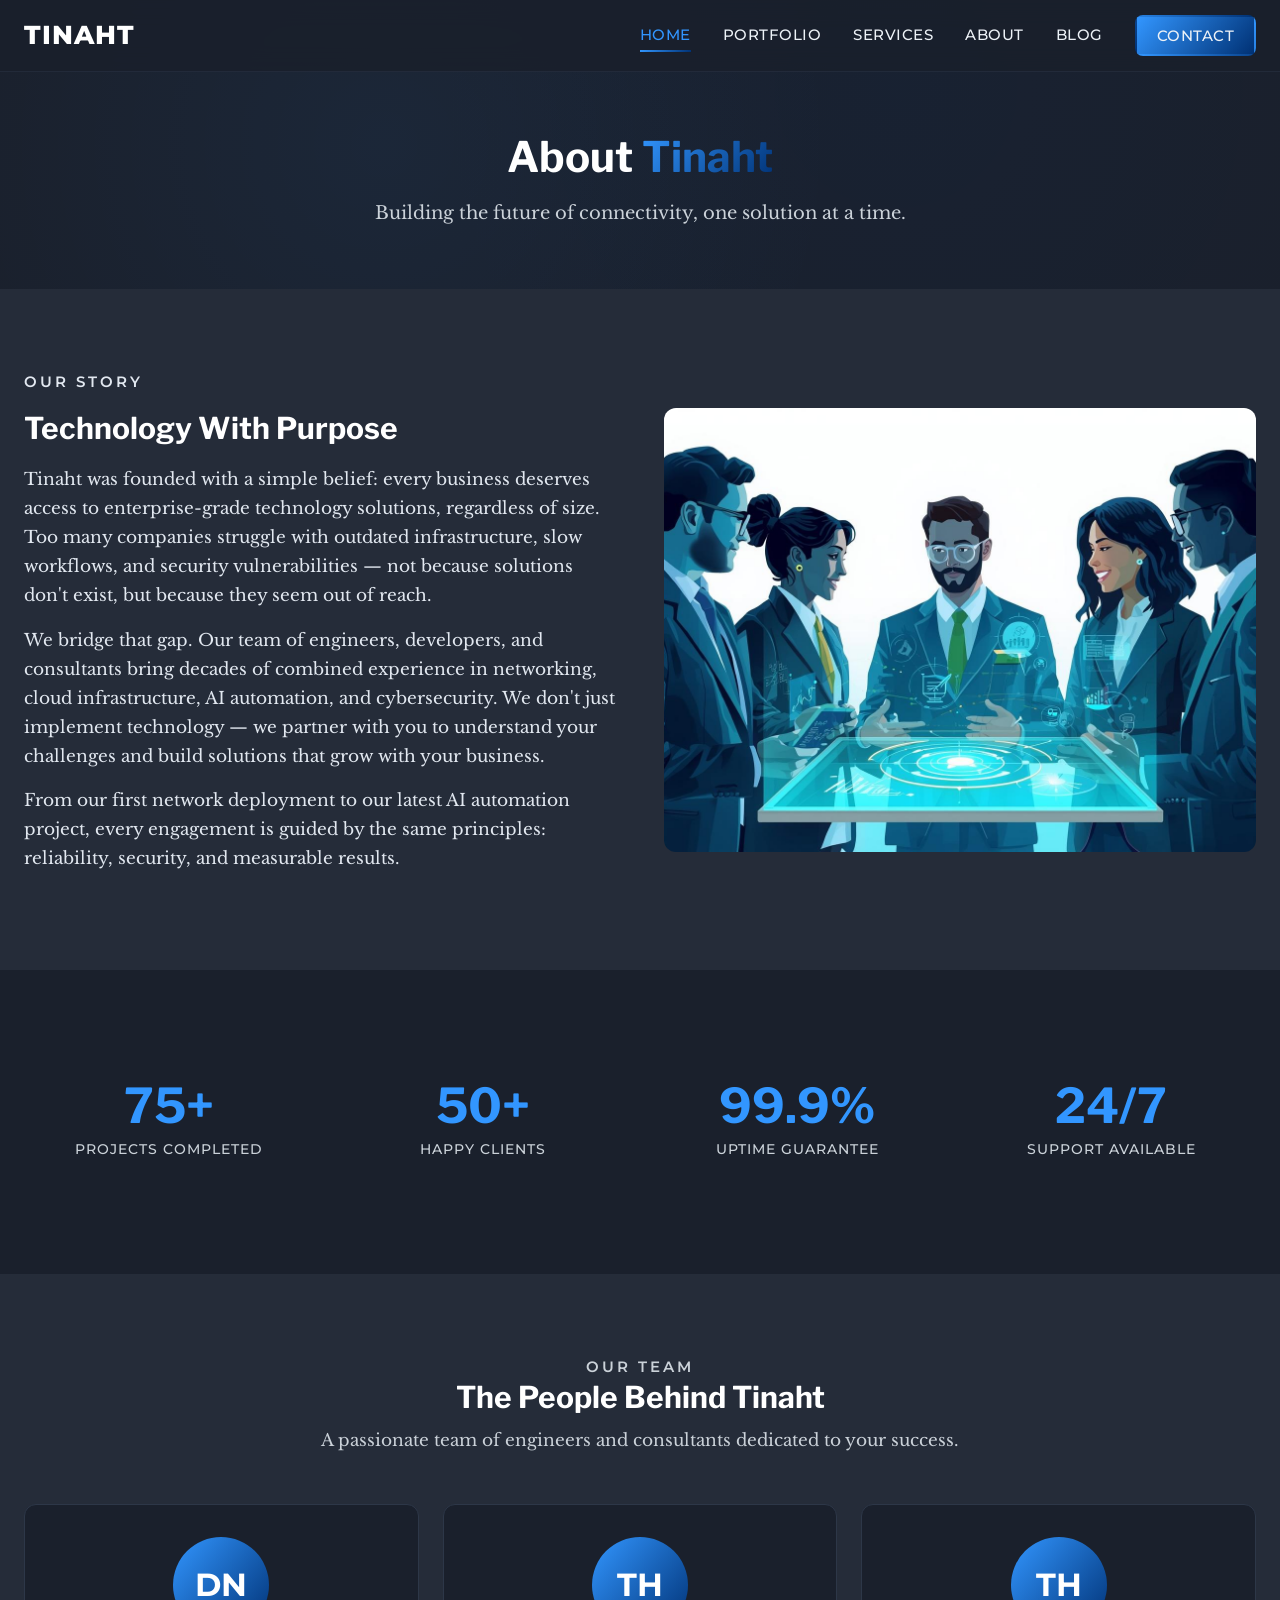
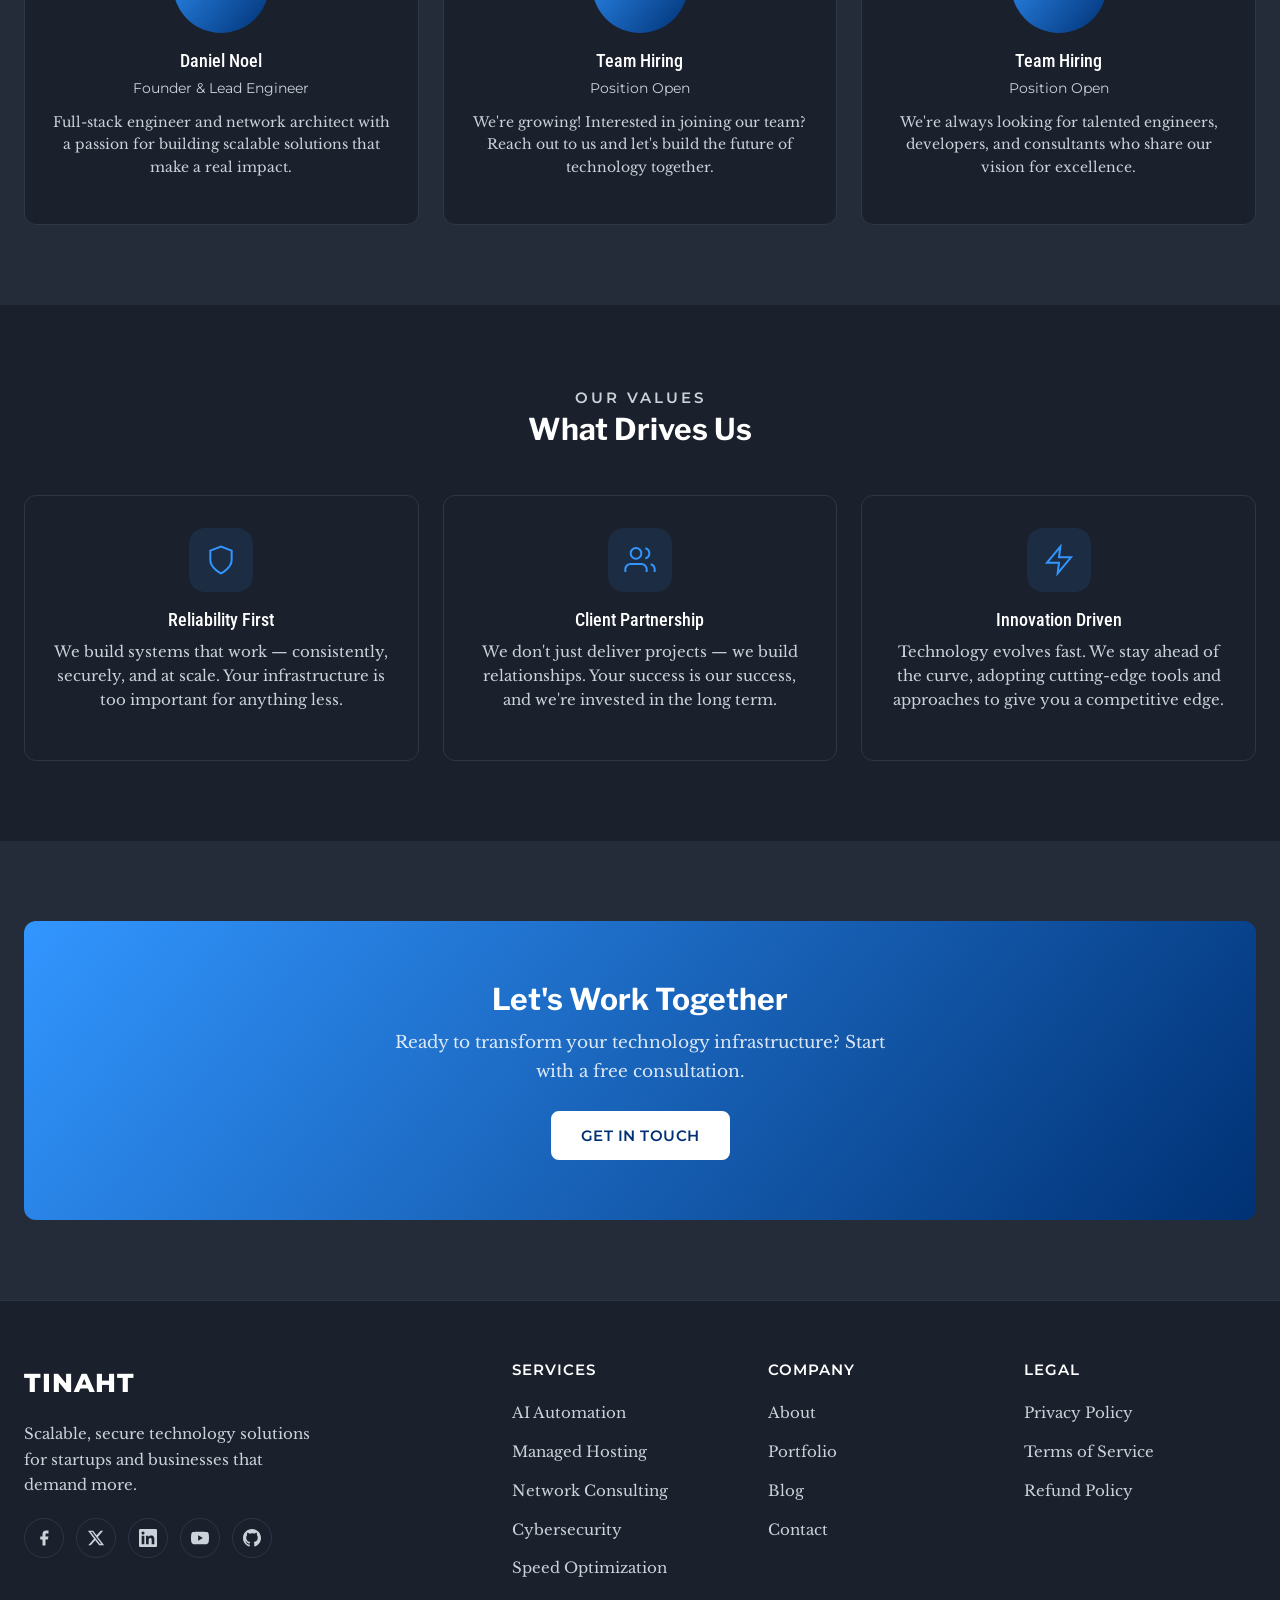
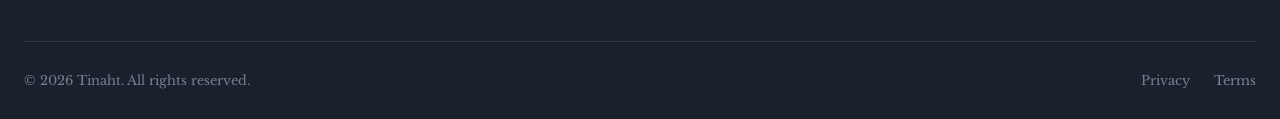
==== about/index.html @ 9635b6f3 "Add tech solutions team image to About page story section Replaced placeholder SVG with locally host" ====
<!DOCTYPE html>
<html lang="en">
<head>
  <meta charset="UTF-8">
  <meta name="viewport" content="width=device-width, initial-scale=1.0">
  <title>About — Tinaht | Our Story & Team</title>
  <meta name="description" content="Learn about Tinaht's mission, team, and story. We're a technology solutions provider specializing in AI, hosting, and network infrastructure.">
  <link rel="icon" type="image/png" href="../assets/images/logos/favicon-source.png">
  <link rel="preconnect" href="https://fonts.googleapis.com">
  <link rel="preconnect" href="https://fonts.gstatic.com" crossorigin>
  <link href="https://fonts.googleapis.com/css2?family=Libre+Baskerville:ital,wght@0,400;0,700;1,400&family=Libre+Franklin:wght@400;500;700&family=Montserrat:wght@500;600;800&family=Roboto+Condensed:wght@400;500&display=swap" rel="stylesheet">
  <link rel="stylesheet" href="../css/global.css">
  <link rel="stylesheet" href="../css/components.css">
  <link rel="stylesheet" href="../css/portfolio.css">
  <link rel="stylesheet" href="../css/pages.css">
</head>
<body>
  <a href="#main-content" class="sr-only">Skip to main content</a>
  <header class="site-header" role="banner">
    <div class="container">
      <a href="../" class="site-logo" aria-label="Tinaht home"><span class="site-logo__text">Tinaht</span></a>
      <nav class="nav-list-desktop" aria-label="Primary navigation">
        <ul class="nav-list">
          <li><a href="../">Home</a></li><li><a href="../portfolio">Portfolio</a></li><li><a href="../services">Services</a></li><li><a href="../about">About</a></li><li><a href="../blog">Blog</a></li><li><a href="../contact" class="btn btn-primary btn-sm">Contact</a></li>
        </ul>
      </nav>
      <button class="nav-toggle" aria-label="Open menu" aria-expanded="false"><span></span><span></span><span></span></button>
    </div>
  </header>
  <div class="drawer-overlay" aria-hidden="true"></div>
  <nav class="mobile-drawer" aria-label="Mobile navigation"><ul class="nav-list"><li><a href="../">Home</a></li><li><a href="../portfolio">Portfolio</a></li><li><a href="../services">Services</a></li><li><a href="../about">About</a></li><li><a href="../blog">Blog</a></li><li><a href="../contact">Contact</a></li></ul></nav>

  <main id="main-content">

    <!-- PAGE HERO -->
    <section class="page-hero">
      <div class="container">

        <h1>About <span class="text-gradient">Tinaht</span></h1>
        <p>Building the future of connectivity, one solution at a time.</p>
      </div>
    </section>

    <!-- OUR STORY -->
    <section class="section">
      <div class="container">
        <div class="about-story" data-animate="fade-up">
          <div class="about-story__content">
            <p class="section-eyebrow">Our Story</p>
            <h2>Technology With Purpose</h2>
            <p>Tinaht was founded with a simple belief: every business deserves access to enterprise-grade technology solutions, regardless of size. Too many companies struggle with outdated infrastructure, slow workflows, and security vulnerabilities — not because solutions don't exist, but because they seem out of reach.</p>
            <p>We bridge that gap. Our team of engineers, developers, and consultants bring decades of combined experience in networking, cloud infrastructure, AI automation, and cybersecurity. We don't just implement technology — we partner with you to understand your challenges and build solutions that grow with your business.</p>
            <p>From our first network deployment to our latest AI automation project, every engagement is guided by the same principles: reliability, security, and measurable results.</p>
          </div>
          <div data-animate="fade-left">
            <img src="../assets/images/tech-solutions-team.jpg" alt="Tinaht team collaborating around holographic technology interface" loading="lazy" style="width:100%;aspect-ratio:4/3;min-height:350px;object-fit:cover;border-radius:var(--card-radius);">
          </div>
        </div>
      </div>
    </section>

    <!-- STATS -->
    <section class="section section--alt">
      <div class="container">
        <div class="stats-grid" data-animate="fade-up">
          <div class="stat-item">
            <div class="stat-number">75+</div>
            <div class="stat-label">Projects Completed</div>
          </div>
          <div class="stat-item">
            <div class="stat-number">50+</div>
            <div class="stat-label">Happy Clients</div>
          </div>
          <div class="stat-item">
            <div class="stat-number">99.9%</div>
            <div class="stat-label">Uptime Guarantee</div>
          </div>
          <div class="stat-item">
            <div class="stat-number">24/7</div>
            <div class="stat-label">Support Available</div>
          </div>
        </div>
      </div>
    </section>

    <!-- TEAM -->
    <section class="section">
      <div class="container">
        <div class="section-header" data-animate="fade-up">
          <p class="section-eyebrow">Our Team</p>
          <h2>The People Behind Tinaht</h2>
          <p>A passionate team of engineers and consultants dedicated to your success.</p>
        </div>
        <div class="team-grid" data-animate="fade-up">
          <div class="team-card">
            <div class="team-card__avatar">DN</div>
            <h3>Daniel Noel</h3>
            <p class="team-card__role">Founder & Lead Engineer</p>
            <p>Full-stack engineer and network architect with a passion for building scalable solutions that make a real impact.</p>
          </div>
          <div class="team-card">
            <div class="team-card__avatar">TH</div>
            <h3>Team Hiring</h3>
            <p class="team-card__role">Position Open</p>
            <p>We're growing! Interested in joining our team? Reach out to us and let's build the future of technology together.</p>
          </div>
          <div class="team-card">
            <div class="team-card__avatar">TH</div>
            <h3>Team Hiring</h3>
            <p class="team-card__role">Position Open</p>
            <p>We're always looking for talented engineers, developers, and consultants who share our vision for excellence.</p>
          </div>
        </div>
      </div>
    </section>

    <!-- VALUES -->
    <section class="section section--alt">
      <div class="container">
        <div class="section-header" data-animate="fade-up">
          <p class="section-eyebrow">Our Values</p>
          <h2>What Drives Us</h2>
        </div>
        <div class="grid-3" data-animate="fade-up">
          <div class="card" style="text-align:center;padding:32px 24px;">
            <div class="service-card__icon" style="margin:0 auto 16px;">
              <svg viewBox="0 0 24 24" fill="none" stroke="currentColor" stroke-width="1.5" style="width:32px;height:32px;"><path d="M12 22s8-4 8-10V5l-8-3-8 3v7c0 6 8 10 8 10z"/></svg>
            </div>
            <h3 style="font-size:18px;">Reliability First</h3>
            <p class="card__text">We build systems that work — consistently, securely, and at scale. Your infrastructure is too important for anything less.</p>
          </div>
          <div class="card" style="text-align:center;padding:32px 24px;">
            <div class="service-card__icon" style="margin:0 auto 16px;">
              <svg viewBox="0 0 24 24" fill="none" stroke="currentColor" stroke-width="1.5" style="width:32px;height:32px;"><path d="M17 21v-2a4 4 0 0 0-4-4H5a4 4 0 0 0-4 4v2"/><circle cx="9" cy="7" r="4"/><path d="M23 21v-2a4 4 0 0 0-3-3.87"/><path d="M16 3.13a4 4 0 0 1 0 7.75"/></svg>
            </div>
            <h3 style="font-size:18px;">Client Partnership</h3>
            <p class="card__text">We don't just deliver projects — we build relationships. Your success is our success, and we're invested in the long term.</p>
          </div>
          <div class="card" style="text-align:center;padding:32px 24px;">
            <div class="service-card__icon" style="margin:0 auto 16px;">
              <svg viewBox="0 0 24 24" fill="none" stroke="currentColor" stroke-width="1.5" style="width:32px;height:32px;"><path d="M13 2L3 14h9l-1 8 10-12h-9l1-8z"/></svg>
            </div>
            <h3 style="font-size:18px;">Innovation Driven</h3>
            <p class="card__text">Technology evolves fast. We stay ahead of the curve, adopting cutting-edge tools and approaches to give you a competitive edge.</p>
          </div>
        </div>
      </div>
    </section>

    <!-- CTA -->
    <section class="section">
      <div class="container">
        <div class="cta-banner" data-animate="fade-up">
          <h2>Let's Work Together</h2>
          <p>Ready to transform your technology infrastructure? Start with a free consultation.</p>
          <a href="../contact" class="btn">Get in Touch</a>
        </div>
      </div>
    </section>

  </main>

  <footer class="site-footer" role="contentinfo">
    <div class="container">
      <div class="footer-grid">
        <div class="footer-brand"><a href="../" class="site-logo"><span class="site-logo__text">Tinaht</span></a><p>Scalable, secure technology solutions for startups and businesses that demand more.</p><div class="footer-social"><a href="#" aria-label="Facebook"><svg viewBox="0 0 24 24" fill="currentColor"><path d="M18 2h-3a5 5 0 0 0-5 5v3H7v4h3v8h4v-8h3l1-4h-4V7a1 1 0 0 1 1-1h3z"/></svg></a><a href="#" aria-label="Twitter / X"><svg viewBox="0 0 24 24" fill="currentColor"><path d="M18.244 2.25h3.308l-7.227 8.26 8.502 11.24H16.17l-5.214-6.817L4.99 21.75H1.68l7.73-8.835L1.254 2.25H8.08l4.713 6.231zm-1.161 17.52h1.833L7.084 4.126H5.117z"/></svg></a><a href="#" aria-label="LinkedIn"><svg viewBox="0 0 24 24" fill="currentColor"><path d="M20.447 20.452h-3.554v-5.569c0-1.328-.027-3.037-1.852-3.037-1.853 0-2.136 1.445-2.136 2.939v5.667H9.351V9h3.414v1.561h.046c.477-.9 1.637-1.85 3.37-1.85 3.601 0 4.267 2.37 4.267 5.455v6.286zM5.337 7.433a2.062 2.062 0 0 1-2.063-2.065 2.064 2.064 0 1 1 2.063 2.065zm1.782 13.019H3.555V9h3.564v11.452zM22.225 0H1.771C.792 0 0 .774 0 1.729v20.542C0 23.227.792 24 1.771 24h20.451C23.2 24 24 23.227 24 22.271V1.729C24 .774 23.2 0 22.222 0h.003z"/></svg></a><a href="#" aria-label="YouTube"><svg viewBox="0 0 24 24" fill="currentColor"><path d="M23.498 6.186a3.016 3.016 0 0 0-2.122-2.136C19.505 3.545 12 3.545 12 3.545s-7.505 0-9.377.505A3.017 3.017 0 0 0 .502 6.186C0 8.07 0 12 0 12s0 3.93.502 5.814a3.016 3.016 0 0 0 2.122 2.136c1.871.505 9.376.505 9.376.505s7.505 0 9.377-.505a3.015 3.015 0 0 0 2.122-2.136C24 15.93 24 12 24 12s0-3.93-.502-5.814zM9.545 15.568V8.432L15.818 12l-6.273 3.568z"/></svg></a><a href="#" aria-label="GitHub"><svg viewBox="0 0 24 24" fill="currentColor"><path d="M12 0c-6.626 0-12 5.373-12 12 0 5.302 3.438 9.8 8.207 11.387.599.111.793-.261.793-.577v-2.234c-3.338.726-4.033-1.416-4.033-1.416-.546-1.387-1.333-1.756-1.333-1.756-1.089-.745.083-.729.083-.729 1.205.084 1.839 1.237 1.839 1.237 1.07 1.834 2.807 1.304 3.492.997.107-.775.418-1.305.762-1.604-2.665-.305-5.467-1.334-5.467-5.931 0-1.311.469-2.381 1.236-3.221-.124-.303-.535-1.524.117-3.176 0 0 1.008-.322 3.301 1.23A11.509 11.509 0 0 1 12 5.803c1.02.005 2.047.138 3.006.404 2.291-1.552 3.297-1.23 3.297-1.23.653 1.653.242 2.874.118 3.176.77.84 1.235 1.911 1.235 3.221 0 4.609-2.807 5.624-5.479 5.921.43.372.823 1.102.823 2.222v3.293c0 .319.192.694.801.576C20.566 21.797 24 17.3 24 12c0-6.627-5.373-12-12-12z"/></svg></a></div></div>
        <div><h4 class="footer-heading">Services</h4><ul class="footer-links"><li><a href="../services#ai-automation">AI Automation</a></li><li><a href="../services#hosting">Managed Hosting</a></li><li><a href="../services#networking">Network Consulting</a></li><li><a href="../services#cybersecurity">Cybersecurity</a></li><li><a href="../services#speed-optimization">Speed Optimization</a></li></ul></div>
        <div><h4 class="footer-heading">Company</h4><ul class="footer-links"><li><a href="../about">About</a></li><li><a href="../portfolio">Portfolio</a></li><li><a href="../blog">Blog</a></li><li><a href="../contact">Contact</a></li></ul></div>
        <div><h4 class="footer-heading">Legal</h4><ul class="footer-links"><li><a href="../privacy">Privacy Policy</a></li><li><a href="../terms">Terms of Service</a></li><li><a href="../refund-policy">Refund Policy</a></li></ul></div>
      </div>
      <div class="footer-bottom"><p>&copy; 2026 Tinaht. All rights reserved.</p><ul class="footer-bottom-links"><li><a href="../privacy">Privacy</a></li><li><a href="../terms">Terms</a></li></ul></div>
    </div>
  </footer>
  <script src="../js/main.js"></script>
</body>
</html>
---- css/global.css ----
/* ============================================================
   GLOBAL.CSS -- Tinaht Design System Foundation
   ============================================================ */

/* ------------------------------------------------------------
   1. CSS Custom Properties (Design Tokens)
   ------------------------------------------------------------ */
:root {
  /* Colors */
  --color-primary: #3296ff;
  --color-primary-dark: #003174;
  --color-white: #ffffff;
  --color-gray-100: #f7fafc;
  --color-gray-200: #edf2f7;
  --color-gray-300: #e2e8f0;
  --color-gray-400: #cbd2d9;
  --color-gray-500: #718096;
  --color-gray-700: #2d3748;
  --color-gray-800: #252c39;
  --color-gray-900: #1a202c;
  --color-success: #48bb78;
  --color-warning: #ecc94b;
  --color-error: #fc8181;

  /* Gradients */
  --gradient-primary: linear-gradient(130deg, #3296ff 0%, #003174 100%);

  /* Typography -- Font Families */
  --font-body: 'Libre Baskerville', Georgia, serif;
  --font-heading: 'Libre Franklin', 'Helvetica Neue', sans-serif;
  --font-nav: 'Montserrat', 'Arial', sans-serif;
  --font-h3: 'Roboto Condensed', 'Arial Narrow', sans-serif;

  /* Typography -- Sizes */
  --fs-body: 17px;
  --fs-h1: 36px;
  --fs-h2: 30px;
  --fs-h3: 22px;
  --fs-h4: 18px;
  --fs-site-title: 26px;
  --fs-nav: 15px;
  --fs-button: 15px;
  --fs-small: 13px;

  /* Layout */
  --max-width: 1290px;
  --grid-gap-desktop: 24px;
  --grid-gap-mobile: 16px;
  --section-padding-desktop: 80px;
  --section-padding-mobile: 48px;

  /* Component Tokens */
  --card-radius: 12px;
  --btn-radius: 8px;
  --input-radius: 8px;
  --transition-speed: 0.3s;

  /* Header */
  --header-height: 72px;
}

/* ------------------------------------------------------------
   2. CSS Reset
   ------------------------------------------------------------ */
*,
*::before,
*::after {
  box-sizing: border-box;
  margin: 0;
  padding: 0;
}

html {
  scroll-behavior: smooth;
  -webkit-text-size-adjust: 100%;
}

body {
  min-height: 100vh;
  text-rendering: optimizeSpeed;
}

img,
picture,
video,
canvas,
svg {
  display: block;
  max-width: 100%;
}

input,
button,
textarea,
select {
  font: inherit;
}

ul,
ol {
  list-style: none;
}

a {
  text-decoration: none;
  color: inherit;
}

button {
  cursor: pointer;
  border: none;
  background: none;
}

/* Remove animations for people who prefer reduced motion */
@media (prefers-reduced-motion: reduce) {
  *,
  *::before,
  *::after {
    animation-duration: 0.01ms !important;
    animation-iteration-count: 1 !important;
    transition-duration: 0.01ms !important;
    scroll-behavior: auto !important;
  }
}

/* ------------------------------------------------------------
   3. Base Typography
   ------------------------------------------------------------ */
body {
  font-family: var(--font-body);
  font-size: var(--fs-body);
  font-weight: 400;
  line-height: 1.7;
  color: var(--color-gray-200);
  background-color: var(--color-gray-800);
  -webkit-font-smoothing: antialiased;
  -moz-osx-font-smoothing: grayscale;
}

h1, h2, h4, h5, h6 {
  font-family: var(--font-heading);
  font-weight: 700;
  line-height: 1.2;
  color: var(--color-white);
  margin-bottom: 0.5em;
}

h3 {
  font-family: var(--font-h3);
  font-weight: 500;
  font-size: var(--fs-h3);
  line-height: 1.3;
  color: var(--color-white);
  margin-bottom: 0.5em;
}

h1 { font-size: var(--fs-h1); }
h2 { font-size: var(--fs-h2); }
h4 { font-size: var(--fs-h4); }

p {
  margin-bottom: 1em;
}

a {
  color: var(--color-primary);
  transition: color var(--transition-speed);
}

a:hover {
  color: var(--color-white);
}

strong {
  font-weight: 700;
}

/* ------------------------------------------------------------
   4. Utility Classes
   ------------------------------------------------------------ */
.container {
  width: 100%;
  max-width: var(--max-width);
  margin: 0 auto;
  padding: 0 24px;
}

.section {
  padding: var(--section-padding-desktop) 0;
}

.section--alt {
  background-color: var(--color-gray-900);
}

.section-header {
  text-align: center;
  margin-bottom: 48px;
}

.section-header h2 {
  margin-bottom: 12px;
}

.section-header p {
  color: var(--color-gray-400);
  max-width: 640px;
  margin: 0 auto;
}

.section-eyebrow {
  font-family: var(--font-nav);
  font-size: var(--fs-nav);
  font-weight: 600;
  text-transform: uppercase;
  letter-spacing: 3px;
  color: var(--color-primary);
  margin-bottom: 8px;
}

/* Grid layouts */
.grid-2 {
  display: grid;
  grid-template-columns: repeat(2, 1fr);
  gap: var(--grid-gap-desktop);
  align-items: center;
}

.grid-3 {
  display: grid;
  grid-template-columns: repeat(3, 1fr);
  gap: var(--grid-gap-desktop);
}

.grid-4 {
  display: grid;
  grid-template-columns: repeat(4, 1fr);
  gap: var(--grid-gap-desktop);
}

/* Text utilities */
.text-gradient {
  background: var(--gradient-primary);
  -webkit-background-clip: text;
  -webkit-text-fill-color: transparent;
  background-clip: text;
}

.text-center {
  text-align: center;
}

/* Accessibility */
.sr-only {
  position: absolute;
  width: 1px;
  height: 1px;
  padding: 0;
  margin: -1px;
  overflow: hidden;
  clip: rect(0, 0, 0, 0);
  white-space: nowrap;
  border: 0;
}

/* ------------------------------------------------------------
   5. Section Dividers (SVG Wave/Slant)
   ------------------------------------------------------------ */
.section-divider {
  position: relative;
  width: 100%;
  overflow: hidden;
  line-height: 0;
  margin-top: -1px;
}

.section-divider svg {
  display: block;
  width: 100%;
  height: 60px;
}

.section-divider--flip svg {
  transform: scaleY(-1);
}

/* ------------------------------------------------------------
   6. Scroll Reveal Animations
   ------------------------------------------------------------ */
[data-animate] {
  opacity: 0;
  transform: translateY(30px);
  transition: opacity 0.6s ease-out, transform 0.6s ease-out;
}

[data-animate="fade-in"] {
  transform: none;
}

[data-animate="fade-left"] {
  transform: translateX(-30px);
}

[data-animate="fade-right"] {
  transform: translateX(30px);
}

[data-animate].is-visible {
  opacity: 1;
  transform: none;
}

/* Placeholder images (temporary for development) */
.placeholder-image {
  background: var(--color-gray-800);
  border: 1px dashed var(--color-gray-700);
  border-radius: 8px;
  display: flex;
  align-items: center;
  justify-content: center;
  color: var(--color-gray-500);
  font-family: var(--font-nav);
  font-size: var(--fs-small);
  text-transform: uppercase;
  letter-spacing: 1px;
}
---- css/components.css ----
/* ============================================================
   COMPONENTS.CSS -- Reusable UI Components
   ============================================================ */

/* ------------------------------------------------------------
   1. Buttons
   ------------------------------------------------------------ */
.btn {
  display: inline-flex;
  align-items: center;
  justify-content: center;
  gap: 8px;
  font-family: var(--font-nav);
  font-weight: 600;
  font-size: var(--fs-button);
  text-transform: uppercase;
  letter-spacing: 0.5px;
  padding: 12px 28px;
  border-radius: var(--btn-radius);
  border: 2px solid transparent;
  cursor: pointer;
  transition: all var(--transition-speed) ease;
  text-decoration: none;
  line-height: 1.4;
}

.btn-primary {
  background: var(--gradient-primary);
  color: var(--color-white);
  border-color: transparent;
}

.btn-primary:hover {
  transform: translateY(-2px);
  box-shadow: 0 8px 25px rgba(50, 150, 255, 0.3);
  color: var(--color-white);
}

.btn-secondary {
  background: transparent;
  color: var(--color-primary);
  border-color: var(--color-primary);
}

.btn-secondary:hover {
  background: var(--gradient-primary);
  color: var(--color-white);
  border-color: transparent;
  transform: translateY(-2px);
}

.btn-sm {
  padding: 8px 20px;
  font-size: 13px;
}

/* ------------------------------------------------------------
   2. Cards
   ------------------------------------------------------------ */
.card {
  background: var(--color-gray-900);
  border: 1px solid var(--color-gray-700);
  border-radius: var(--card-radius);
  padding: 24px;
  transition: transform var(--transition-speed) ease,
              box-shadow var(--transition-speed) ease;
}

.card:hover {
  transform: translateY(-4px);
  box-shadow: 0 12px 40px rgba(0, 0, 0, 0.4);
}

.card__image {
  width: 100%;
  aspect-ratio: 16 / 9;
  overflow: hidden;
  border-radius: 8px;
  margin-bottom: 16px;
}

.card__image img {
  width: 100%;
  height: 100%;
  object-fit: cover;
  transition: transform 0.5s ease;
}

.card:hover .card__image img {
  transform: scale(1.05);
}

.card__tag {
  display: inline-block;
  font-family: var(--font-nav);
  font-size: var(--fs-small);
  font-weight: 500;
  color: var(--color-primary);
  background: rgba(50, 150, 255, 0.1);
  padding: 4px 12px;
  border-radius: 20px;
  margin-bottom: 12px;
}

.card__title {
  font-size: var(--fs-h4);
  margin-bottom: 8px;
  color: var(--color-white);
}

.card__text {
  color: var(--color-gray-400);
  font-size: 15px;
  line-height: 1.6;
  margin-bottom: 16px;
}

.card__link {
  font-family: var(--font-nav);
  font-size: 14px;
  font-weight: 600;
  color: var(--color-primary);
  text-transform: uppercase;
  letter-spacing: 0.5px;
  transition: color var(--transition-speed);
}

.card__link:hover {
  color: var(--color-white);
}

/* ------------------------------------------------------------
   3. Header & Navigation
   ------------------------------------------------------------ */
.site-header {
  position: fixed;
  top: 0;
  left: 0;
  right: 0;
  z-index: 1000;
  background: rgba(26, 32, 44, 0.92);
  backdrop-filter: blur(12px);
  -webkit-backdrop-filter: blur(12px);
  border-bottom: 1px solid rgba(45, 55, 72, 0.5);
  height: var(--header-height);
  transition: box-shadow var(--transition-speed);
}

.site-header.scrolled {
  box-shadow: 0 4px 20px rgba(0, 0, 0, 0.3);
}

.site-header .container {
  display: flex;
  align-items: center;
  justify-content: space-between;
  height: 100%;
}

/* Logo */
.site-logo {
  display: flex;
  align-items: center;
  gap: 10px;
  text-decoration: none;
}

.site-logo img {
  height: 40px;
  width: auto;
}

.site-logo__text {
  font-family: var(--font-nav);
  font-weight: 800;
  font-size: var(--fs-site-title);
  text-transform: uppercase;
  color: var(--color-white);
  letter-spacing: 1px;
}

/* Desktop Navigation */
.nav-list {
  display: flex;
  gap: 32px;
  align-items: center;
}

.nav-list a {
  font-family: var(--font-nav);
  font-weight: 500;
  font-size: var(--fs-nav);
  color: var(--color-gray-200);
  text-transform: uppercase;
  letter-spacing: 0.5px;
  padding: 8px 0;
  position: relative;
  transition: color var(--transition-speed);
}

.nav-list a::after {
  content: '';
  position: absolute;
  bottom: 0;
  left: 0;
  width: 0;
  height: 2px;
  background: var(--gradient-primary);
  transition: width var(--transition-speed);
}

.nav-list a:hover,
.nav-list a.active {
  color: var(--color-primary);
}

.nav-list a:hover::after,
.nav-list a.active::after {
  width: 100%;
}

/* CTA in nav */
.nav-list .btn {
  padding: 8px 20px;
}

.nav-list .btn::after {
  display: none;
}

/* Hamburger Toggle */
.nav-toggle {
  display: none;
  flex-direction: column;
  gap: 5px;
  background: none;
  border: none;
  cursor: pointer;
  padding: 8px;
  z-index: 1001;
}

.nav-toggle span {
  display: block;
  width: 24px;
  height: 2px;
  background: var(--color-white);
  border-radius: 2px;
  transition: all var(--transition-speed);
  transform-origin: center;
}

.nav-toggle.is-active span:nth-child(1) {
  transform: rotate(45deg) translate(5px, 5px);
}

.nav-toggle.is-active span:nth-child(2) {
  opacity: 0;
}

.nav-toggle.is-active span:nth-child(3) {
  transform: rotate(-45deg) translate(5px, -5px);
}

/* Mobile Drawer */
.mobile-drawer {
  position: fixed;
  top: 0;
  right: -100%;
  width: 280px;
  height: 100vh;
  background: var(--color-gray-900);
  padding: 100px 24px 24px;
  transition: right var(--transition-speed) ease;
  z-index: 999;
  border-left: 1px solid var(--color-gray-700);
  overflow-y: auto;
}

.mobile-drawer.is-open {
  right: 0;
}

.mobile-drawer .nav-list {
  flex-direction: column;
  gap: 0;
  align-items: stretch;
}

.mobile-drawer .nav-list a {
  display: block;
  padding: 16px 0;
  border-bottom: 1px solid var(--color-gray-700);
  font-size: 16px;
}

.mobile-drawer .nav-list a::after {
  display: none;
}

.drawer-overlay {
  position: fixed;
  inset: 0;
  background: rgba(0, 0, 0, 0.6);
  opacity: 0;
  visibility: hidden;
  transition: all var(--transition-speed);
  z-index: 998;
}

.drawer-overlay.is-visible {
  opacity: 1;
  visibility: visible;
}

/* ------------------------------------------------------------
   4. Hero Section
   ------------------------------------------------------------ */
.hero {
  position: relative;
  min-height: 90vh;
  display: flex;
  align-items: center;
  padding-top: var(--header-height);
  overflow: hidden;
  background: var(--color-gray-800);
}

.hero__bg {
  position: absolute;
  inset: 0;
  background: url('https://images.unsplash.com/photo-1451187580459-43490279c0fa?auto=format&fit=crop&w=1920&q=80') center/cover no-repeat;
  opacity: 0.3;
  z-index: 0;
}

.hero::before {
  content: '';
  position: absolute;
  inset: 0;
  background:
    radial-gradient(circle at 20% 50%, rgba(50, 150, 255, 0.08) 0%, transparent 50%),
    radial-gradient(circle at 80% 20%, rgba(0, 49, 116, 0.12) 0%, transparent 50%);
  z-index: 1;
}

/* Subtle grid pattern overlay */
.hero::after {
  content: '';
  position: absolute;
  inset: 0;
  background-image:
    linear-gradient(rgba(50, 150, 255, 0.03) 1px, transparent 1px),
    linear-gradient(90deg, rgba(50, 150, 255, 0.03) 1px, transparent 1px);
  background-size: 60px 60px;
  z-index: 1;
}

.hero__content {
  position: relative;
  z-index: 2;
  text-align: center;
  max-width: 800px;
  margin: 0 auto;
  padding: 60px 0;
}

.hero__eyebrow {
  font-family: var(--font-nav);
  font-size: var(--fs-nav);
  font-weight: 600;
  text-transform: uppercase;
  letter-spacing: 3px;
  color: var(--color-primary);
  margin-bottom: 16px;
}

.hero__title {
  font-size: clamp(32px, 5vw, 52px);
  line-height: 1.1;
  margin-bottom: 24px;
  color: var(--color-white);
}

.hero__subtitle {
  font-size: 19px;
  color: var(--color-gray-300);
  max-width: 600px;
  margin: 0 auto 32px;
  line-height: 1.7;
}

.hero__buttons {
  display: flex;
  gap: 16px;
  justify-content: center;
  flex-wrap: wrap;
}

/* ------------------------------------------------------------
   5. About Intro Section
   ------------------------------------------------------------ */
.about-intro__grid {
  display: grid;
  grid-template-columns: 1fr 1fr;
  gap: 48px;
  align-items: center;
}

.about-intro__image {
  border-radius: var(--card-radius);
  overflow: hidden;
}

.about-intro__content .section-eyebrow {
  margin-bottom: 12px;
}

.about-intro__content h2 {
  margin-bottom: 20px;
}

.about-intro__content p {
  color: var(--color-gray-300);
  margin-bottom: 24px;
}

/* ------------------------------------------------------------
   6. Service Cards
   ------------------------------------------------------------ */
.service-card {
  text-align: center;
  padding: 32px 24px;
}

.service-card__icon {
  width: 64px;
  height: 64px;
  margin: 0 auto 20px;
  display: flex;
  align-items: center;
  justify-content: center;
  background: rgba(50, 150, 255, 0.1);
  border-radius: 16px;
  color: var(--color-primary);
}

.service-card__icon svg {
  width: 32px;
  height: 32px;
}

.service-card .card__title {
  font-family: var(--font-h3);
  font-size: var(--fs-h3);
  margin-bottom: 12px;
}

.service-card .card__link {
  display: inline-block;
  margin-top: 8px;
}

/* ------------------------------------------------------------
   7. Product Cards
   ------------------------------------------------------------ */
.product-card {
  text-align: center;
}

.product-card .card__image {
  aspect-ratio: 1 / 1;
}

.product-card__price {
  font-family: var(--font-heading);
  font-size: 24px;
  font-weight: 700;
  color: var(--color-white);
  margin-bottom: 16px;
}

.product-card__price span {
  font-size: 14px;
  font-weight: 400;
  color: var(--color-gray-400);
}

.product-card .btn {
  width: 100%;
}

/* ------------------------------------------------------------
   8. Blog Cards
   ------------------------------------------------------------ */
.blog-card__meta {
  display: flex;
  align-items: center;
  gap: 12px;
  margin-bottom: 12px;
}

.blog-card__meta time {
  font-family: var(--font-nav);
  font-size: var(--fs-small);
  color: var(--color-gray-500);
}

/* ------------------------------------------------------------
   9. Testimonials Carousel
   ------------------------------------------------------------ */
.testimonials-carousel {
  max-width: 800px;
  margin: 0 auto;
  position: relative;
}

.testimonial-track {
  position: relative;
  overflow: hidden;
  min-height: 280px;
}

.testimonial-slide {
  position: absolute;
  inset: 0;
  opacity: 0;
  transform: translateX(30px);
  transition: opacity 0.5s ease, transform 0.5s ease;
  pointer-events: none;
}

.testimonial-slide.is-active {
  opacity: 1;
  transform: translateX(0);
  pointer-events: auto;
  position: relative;
}

.testimonial-card {
  text-align: center;
  padding: 40px;
  background: var(--color-gray-900);
  border: 1px solid var(--color-gray-700);
  border-radius: var(--card-radius);
}

.testimonial-card__text {
  font-size: 18px;
  font-style: italic;
  color: var(--color-gray-200);
  line-height: 1.8;
  margin-bottom: 24px;
  position: relative;
}

.testimonial-card__text::before {
  content: '\201C';
  font-size: 60px;
  font-family: Georgia, serif;
  color: var(--color-primary);
  position: absolute;
  top: -20px;
  left: 50%;
  transform: translateX(-50%);
  line-height: 1;
  opacity: 0.3;
}

.testimonial-card__author {
  display: flex;
  align-items: center;
  justify-content: center;
  gap: 16px;
}

.testimonial-card__avatar {
  width: 48px;
  height: 48px;
  border-radius: 50%;
  background: var(--gradient-primary);
  flex-shrink: 0;
}

.testimonial-card__name {
  font-family: var(--font-nav);
  font-style: normal;
  font-weight: 600;
  color: var(--color-white);
  display: block;
}

.testimonial-card__role {
  font-size: var(--fs-small);
  color: var(--color-gray-500);
  margin: 0;
}

/* Carousel Dots */
.testimonial-dots {
  display: flex;
  justify-content: center;
  gap: 8px;
  margin-top: 32px;
}

.testimonial-dot {
  width: 12px;
  height: 12px;
  border-radius: 50%;
  border: 2px solid var(--color-gray-500);
  background: transparent;
  cursor: pointer;
  transition: all var(--transition-speed);
  padding: 0;
}

.testimonial-dot.is-active,
.testimonial-dot:hover {
  background: var(--color-primary);
  border-color: var(--color-primary);
}

/* ------------------------------------------------------------
   10. Newsletter CTA
   ------------------------------------------------------------ */
.newsletter-cta {
  background: var(--gradient-primary);
  text-align: center;
}

.newsletter-cta h2 {
  color: var(--color-white);
  margin-bottom: 12px;
}

.newsletter-cta p {
  color: rgba(255, 255, 255, 0.85);
  max-width: 560px;
  margin: 0 auto 32px;
}

.newsletter-form__group {
  display: flex;
  gap: 12px;
  max-width: 480px;
  margin: 0 auto;
}

.newsletter-form__group .form-input {
  flex: 1;
  background: rgba(255, 255, 255, 0.15);
  border-color: rgba(255, 255, 255, 0.3);
  color: var(--color-white);
}

.newsletter-form__group .form-input::placeholder {
  color: rgba(255, 255, 255, 0.6);
}

.newsletter-form__group .form-input:focus {
  background: rgba(255, 255, 255, 0.2);
  border-color: var(--color-white);
  box-shadow: 0 0 0 3px rgba(255, 255, 255, 0.15);
}

.newsletter-form__btn {
  background: var(--color-white) !important;
  color: var(--color-primary-dark) !important;
  border-color: var(--color-white) !important;
  white-space: nowrap;
}

.newsletter-form__btn:hover {
  background: var(--color-gray-100) !important;
  transform: translateY(-2px);
}

.newsletter-form__feedback {
  margin-top: 12px;
  font-family: var(--font-nav);
  font-size: 14px;
}

.newsletter-form__feedback--success {
  color: var(--color-success);
}

.newsletter-form__feedback--error {
  color: var(--color-error);
}

/* ------------------------------------------------------------
   11. Form Inputs (shared)
   ------------------------------------------------------------ */
.form-input {
  background: var(--color-gray-800);
  border: 1px solid var(--color-gray-700);
  border-radius: var(--input-radius);
  padding: 12px 16px;
  color: var(--color-white);
  font-family: var(--font-body);
  font-size: 15px;
  width: 100%;
  transition: border-color var(--transition-speed), box-shadow var(--transition-speed);
}

.form-input::placeholder {
  color: var(--color-gray-400);
}

.form-input:focus {
  outline: none;
  border-color: var(--color-primary);
  box-shadow: 0 0 0 3px rgba(50, 150, 255, 0.15);
}

/* ------------------------------------------------------------
   12. Footer
   ------------------------------------------------------------ */
.site-footer {
  background: var(--color-gray-900);
  border-top: 1px solid var(--color-gray-700);
  padding: 60px 0 24px;
}

.footer-grid {
  display: grid;
  grid-template-columns: 2fr 1fr 1fr 1fr;
  gap: var(--grid-gap-desktop);
  margin-bottom: 48px;
}

.footer-brand p {
  color: var(--color-gray-400);
  margin-top: 16px;
  max-width: 300px;
  font-size: 15px;
}

.footer-heading {
  font-family: var(--font-nav);
  font-size: var(--fs-nav);
  font-weight: 600;
  text-transform: uppercase;
  letter-spacing: 1px;
  color: var(--color-white);
  margin-bottom: 20px;
}

.footer-links li {
  margin-bottom: 10px;
}

.footer-links a {
  color: var(--color-gray-400);
  font-size: 15px;
  transition: color var(--transition-speed);
}

.footer-links a:hover {
  color: var(--color-primary);
}

/* Social Icons */
.footer-social {
  display: flex;
  gap: 12px;
  margin-top: 20px;
}

.footer-social a {
  width: 40px;
  height: 40px;
  display: flex;
  align-items: center;
  justify-content: center;
  border-radius: 50%;
  border: 1px solid var(--color-gray-700);
  color: var(--color-gray-400);
  transition: all var(--transition-speed);
}

.footer-social a:hover {
  background: var(--color-primary);
  border-color: var(--color-primary);
  color: var(--color-white);
}

.footer-social svg {
  width: 18px;
  height: 18px;
}

/* Footer Bottom */
.footer-bottom {
  border-top: 1px solid var(--color-gray-700);
  padding-top: 24px;
  display: flex;
  justify-content: space-between;
  align-items: center;
}

.footer-bottom p {
  color: var(--color-gray-500);
  font-size: var(--fs-small);
  margin: 0;
}

.footer-bottom-links {
  display: flex;
  gap: 24px;
}

.footer-bottom-links a {
  color: var(--color-gray-500);
  font-size: var(--fs-small);
}

.footer-bottom-links a:hover {
  color: var(--color-primary);
}
---- css/portfolio.css ----
/* ============================================================
   PORTFOLIO.CSS -- Portfolio Section Styles
   ============================================================ */

/* ------------------------------------------------------------
   1. Page Hero (shared inner-page hero)
   ------------------------------------------------------------ */
.page-hero {
  position: relative;
  padding: calc(var(--header-height) + 60px) 0 60px;
  background: var(--color-gray-900);
  text-align: center;
  overflow: hidden;
}

.page-hero::before {
  content: '';
  position: absolute;
  inset: 0;
  background:
    radial-gradient(circle at 30% 50%, rgba(50, 150, 255, 0.06) 0%, transparent 50%),
    radial-gradient(circle at 70% 30%, rgba(0, 49, 116, 0.08) 0%, transparent 50%);
  z-index: 0;
}

.page-hero .container {
  position: relative;
  z-index: 1;
}

.page-hero h1 {
  font-size: clamp(28px, 4vw, 42px);
  margin-bottom: 16px;
}

.page-hero p {
  color: var(--color-gray-400);
  max-width: 600px;
  margin: 0 auto;
  font-size: 18px;
}

/* Breadcrumb */
.breadcrumb {
  display: flex;
  align-items: center;
  gap: 8px;
  justify-content: center;
  margin-bottom: 24px;
  font-family: var(--font-nav);
  font-size: var(--fs-small);
}

.breadcrumb a {
  color: var(--color-gray-500);
  transition: color var(--transition-speed);
}

.breadcrumb a:hover {
  color: var(--color-primary);
}

.breadcrumb .breadcrumb__sep {
  color: var(--color-gray-500);
}

.breadcrumb .breadcrumb__current {
  color: var(--color-gray-300);
}

/* ------------------------------------------------------------
   2. Filter Bar
   ------------------------------------------------------------ */
.filter-bar {
  display: flex;
  justify-content: center;
  gap: 8px;
  flex-wrap: wrap;
  margin-bottom: 48px;
}

.filter-btn {
  font-family: var(--font-nav);
  font-size: 14px;
  font-weight: 500;
  padding: 8px 20px;
  border-radius: 24px;
  border: 1px solid var(--color-gray-700);
  background: transparent;
  color: var(--color-gray-400);
  cursor: pointer;
  transition: all var(--transition-speed) ease;
  white-space: nowrap;
}

.filter-btn:hover {
  border-color: var(--color-primary);
  color: var(--color-primary);
}

.filter-btn.is-active {
  background: var(--gradient-primary);
  border-color: transparent;
  color: var(--color-white);
}

/* ------------------------------------------------------------
   3. Portfolio Grid
   ------------------------------------------------------------ */
.portfolio-grid {
  display: grid;
  grid-template-columns: repeat(3, 1fr);
  gap: var(--grid-gap-desktop);
}

.portfolio-card {
  opacity: 1;
  transform: scale(1);
  transition: opacity 0.4s ease, transform 0.4s ease;
}

.portfolio-card.is-hidden {
  opacity: 0;
  transform: scale(0.95);
  pointer-events: none;
  position: absolute;
  visibility: hidden;
}

.portfolio-card .card__image {
  aspect-ratio: 16 / 9;
  overflow: hidden;
  position: relative;
}

.portfolio-card .card__text {
  display: -webkit-box;
  -webkit-line-clamp: 3;
  -webkit-box-orient: vertical;
  overflow: hidden;
}

/* Card image styles */
.portfolio-card .card__image img {
  width: 100%;
  height: 100%;
  object-fit: cover;
  transition: transform 0.5s ease;
}

.portfolio-card .card__image .placeholder-image {
  transition: transform 0.4s ease;
}

/* Gradient overlay on card images */
.card__image-overlay {
  position: absolute;
  inset: 0;
  background: linear-gradient(
    to bottom,
    transparent 40%,
    rgba(26, 32, 44, 0.6) 100%
  );
  opacity: 0;
  transition: opacity 0.4s ease;
  pointer-events: none;
  z-index: 1;
}

/* Card hover: zoom image + show overlay */
.portfolio-card:hover .card__image img {
  transform: scale(1.08);
}

.portfolio-card:hover .card__image .placeholder-image {
  transform: scale(1.05);
}

.portfolio-card:hover .card__image-overlay {
  opacity: 1;
}

/* Empty state */
.portfolio-empty {
  grid-column: 1 / -1;
  text-align: center;
  padding: 60px 20px;
  color: var(--color-gray-500);
  font-size: 18px;
}

/* Loading state */
.portfolio-loading {
  grid-column: 1 / -1;
  text-align: center;
  padding: 80px 20px;
  color: var(--color-gray-500);
}

.portfolio-loading__spinner {
  width: 40px;
  height: 40px;
  border: 3px solid var(--color-gray-700);
  border-top-color: var(--color-primary);
  border-radius: 50%;
  animation: spin 0.8s linear infinite;
  margin: 0 auto 16px;
}

@keyframes spin {
  to { transform: rotate(360deg); }
}

/* ------------------------------------------------------------
   4. Project Detail -- Hero
   ------------------------------------------------------------ */
.project-hero {
  position: relative;
  padding: calc(var(--header-height) + 40px) 0 40px;
  background: var(--color-gray-900);
}

.project-hero::before {
  content: '';
  position: absolute;
  inset: 0;
  background: var(--gradient-primary);
  opacity: 0.08;
}

.project-hero .container {
  position: relative;
  z-index: 1;
}

.project-hero__meta {
  display: flex;
  align-items: center;
  gap: 16px;
  margin-bottom: 16px;
  flex-wrap: wrap;
}

.project-hero__date {
  font-family: var(--font-nav);
  font-size: var(--fs-small);
  color: var(--color-gray-500);
}

.project-hero h1 {
  font-size: clamp(28px, 4vw, 40px);
  margin-bottom: 16px;
}

.project-hero__description {
  color: var(--color-gray-300);
  font-size: 18px;
  max-width: 720px;
  line-height: 1.7;
}

/* Hero image banner */
.project-hero__banner {
  margin-top: 32px;
  border-radius: var(--card-radius);
  overflow: hidden;
  aspect-ratio: 21 / 9;
}

.project-hero__banner img {
  width: 100%;
  height: 100%;
  object-fit: cover;
}

.project-hero__banner .placeholder-image {
  width: 100%;
  height: 100%;
  min-height: 200px;
}

/* ------------------------------------------------------------
   5. Challenge / Solution / Result
   ------------------------------------------------------------ */
.project-csr {
  display: grid;
  grid-template-columns: repeat(3, 1fr);
  gap: var(--grid-gap-desktop);
}

.project-csr__item {
  background: var(--color-gray-900);
  border: 1px solid var(--color-gray-700);
  border-radius: var(--card-radius);
  padding: 32px 24px;
}

.project-csr__icon {
  width: 48px;
  height: 48px;
  display: flex;
  align-items: center;
  justify-content: center;
  border-radius: 12px;
  margin-bottom: 16px;
}

.project-csr__icon--challenge {
  background: rgba(252, 129, 129, 0.1);
  color: var(--color-error);
}

.project-csr__icon--solution {
  background: rgba(50, 150, 255, 0.1);
  color: var(--color-primary);
}

.project-csr__icon--result {
  background: rgba(72, 187, 120, 0.1);
  color: var(--color-success);
}

.project-csr__icon svg {
  width: 24px;
  height: 24px;
}

.project-csr__item h3 {
  font-size: 20px;
  margin-bottom: 12px;
}

.project-csr__item p {
  color: var(--color-gray-300);
  font-size: 15px;
  line-height: 1.7;
}

/* ------------------------------------------------------------
   6. Technology Tags
   ------------------------------------------------------------ */
.tech-tags {
  display: flex;
  flex-wrap: wrap;
  gap: 8px;
}

.tech-tag {
  display: inline-block;
  font-family: var(--font-nav);
  font-size: var(--fs-small);
  font-weight: 500;
  padding: 6px 14px;
  border-radius: 20px;
  border: 1px solid var(--color-gray-700);
  color: var(--color-gray-300);
  background: var(--color-gray-900);
  transition: all var(--transition-speed);
}

.tech-tag:hover {
  border-color: var(--color-primary);
  color: var(--color-primary);
}

/* ------------------------------------------------------------
   7. Image Gallery
   ------------------------------------------------------------ */
.project-gallery {
  display: grid;
  grid-template-columns: repeat(3, 1fr);
  gap: 16px;
}

.gallery-item {
  border-radius: 8px;
  overflow: hidden;
  cursor: pointer;
  aspect-ratio: 4 / 3;
  transition: transform var(--transition-speed);
}

.gallery-item:hover {
  transform: scale(1.02);
}

.gallery-item img {
  width: 100%;
  height: 100%;
  object-fit: cover;
  transition: transform 0.5s ease, filter 0.5s ease;
}

.gallery-item:hover img {
  transform: scale(1.06);
  filter: brightness(1.1);
}

.gallery-item .placeholder-image {
  width: 100%;
  height: 100%;
  border-radius: 0;
}

/* Lightbox */
.lightbox {
  position: fixed;
  inset: 0;
  z-index: 2000;
  background: rgba(0, 0, 0, 0.9);
  display: flex;
  align-items: center;
  justify-content: center;
  opacity: 0;
  visibility: hidden;
  transition: opacity 0.3s, visibility 0.3s;
}

.lightbox.is-open {
  opacity: 1;
  visibility: visible;
}

.lightbox__content {
  position: relative;
  max-width: 90vw;
  max-height: 85vh;
}

.lightbox__image {
  max-width: 90vw;
  max-height: 85vh;
  border-radius: var(--card-radius);
  object-fit: contain;
  box-shadow: 0 20px 60px rgba(0, 0, 0, 0.5);
}

.lightbox__content .placeholder-image {
  width: 70vw;
  height: 60vh;
  max-width: 900px;
  border-radius: var(--card-radius);
  font-size: 18px;
}

.lightbox__close {
  position: absolute;
  top: 20px;
  right: 20px;
  width: 44px;
  height: 44px;
  display: flex;
  align-items: center;
  justify-content: center;
  border-radius: 50%;
  background: rgba(255, 255, 255, 0.1);
  color: var(--color-white);
  cursor: pointer;
  transition: background var(--transition-speed);
  z-index: 2001;
  border: none;
}

.lightbox__close:hover {
  background: rgba(255, 255, 255, 0.2);
}

.lightbox__close svg {
  width: 24px;
  height: 24px;
}

.lightbox__nav {
  position: absolute;
  top: 50%;
  transform: translateY(-50%);
  width: 48px;
  height: 48px;
  display: flex;
  align-items: center;
  justify-content: center;
  border-radius: 50%;
  background: rgba(255, 255, 255, 0.1);
  color: var(--color-white);
  cursor: pointer;
  transition: background var(--transition-speed);
  border: none;
}

.lightbox__nav:hover {
  background: rgba(255, 255, 255, 0.2);
}

.lightbox__nav svg {
  width: 20px;
  height: 20px;
}

.lightbox__prev {
  left: 20px;
}

.lightbox__next {
  right: 20px;
}

.lightbox__counter {
  position: absolute;
  bottom: 20px;
  left: 50%;
  transform: translateX(-50%);
  font-family: var(--font-nav);
  font-size: 14px;
  color: rgba(255, 255, 255, 0.7);
}

/* ------------------------------------------------------------
   8. Related Projects
   ------------------------------------------------------------ */
.related-projects h2 {
  margin-bottom: 32px;
}

/* ------------------------------------------------------------
   9. Back Link
   ------------------------------------------------------------ */
.back-link {
  display: inline-flex;
  align-items: center;
  gap: 8px;
  font-family: var(--font-nav);
  font-size: 14px;
  font-weight: 500;
  color: var(--color-gray-400);
  transition: color var(--transition-speed);
  margin-bottom: 24px;
}

.back-link:hover {
  color: var(--color-primary);
}

.back-link svg {
  width: 16px;
  height: 16px;
}

/* ------------------------------------------------------------
   10. Client Info
   ------------------------------------------------------------ */
.project-info {
  display: flex;
  gap: 32px;
  flex-wrap: wrap;
}

.project-info__item {
  display: flex;
  flex-direction: column;
  gap: 4px;
}

.project-info__label {
  font-family: var(--font-nav);
  font-size: var(--fs-small);
  font-weight: 600;
  text-transform: uppercase;
  letter-spacing: 1px;
  color: var(--color-gray-500);
}

.project-info__value {
  color: var(--color-white);
  font-size: 16px;
}

/* ------------------------------------------------------------
   Responsive -- Portfolio Specific
   ------------------------------------------------------------ */
@media (max-width: 1024px) {
  .portfolio-grid {
    grid-template-columns: repeat(2, 1fr);
  }

  .project-csr {
    grid-template-columns: repeat(2, 1fr);
  }

  .project-gallery {
    grid-template-columns: repeat(2, 1fr);
  }
}

@media (max-width: 767px) {
  .page-hero {
    padding: calc(var(--header-height) + 40px) 0 40px;
  }

  .filter-bar {
    justify-content: flex-start;
    overflow-x: auto;
    padding-bottom: 8px;
    flex-wrap: nowrap;
    -webkit-overflow-scrolling: touch;
    scrollbar-width: none;
  }

  .filter-bar::-webkit-scrollbar {
    display: none;
  }

  .portfolio-grid {
    grid-template-columns: 1fr;
  }

  .project-hero__banner {
    aspect-ratio: 16 / 9;
  }

  .project-csr {
    grid-template-columns: 1fr;
  }

  .project-gallery {
    grid-template-columns: repeat(2, 1fr);
  }

  .lightbox__image {
    max-width: 95vw;
    max-height: 75vh;
  }

  .lightbox__content .placeholder-image {
    width: 90vw;
    height: 50vh;
  }

  .lightbox__prev { left: 8px; }
  .lightbox__next { right: 8px; }

  .project-info {
    gap: 20px;
  }
}

@media (max-width: 479px) {
  .project-gallery {
    grid-template-columns: 1fr;
  }
}
---- css/pages.css ----
/* ============================================================
   PAGES.CSS -- Shared Inner Page Styles
   ============================================================ */

/* ---- Reuse page-hero from portfolio.css ---- */

/* ------------------------------------------------------------
   SERVICES PAGE
   ------------------------------------------------------------ */

/* Core Pillars - large feature cards */
.pillar-grid {
  display: grid;
  grid-template-columns: repeat(3, 1fr);
  gap: var(--grid-gap-desktop);
  margin-bottom: 80px;
}

.pillar-card {
  text-align: center;
  padding: 40px 28px;
  background: var(--color-gray-900);
  border: 1px solid var(--color-gray-700);
  border-radius: var(--card-radius);
  position: relative;
  overflow: hidden;
  transition: transform var(--transition-speed), box-shadow var(--transition-speed);
}

.pillar-card::before {
  content: '';
  position: absolute;
  top: 0;
  left: 0;
  right: 0;
  height: 3px;
  background: var(--gradient-primary);
}

.pillar-card:hover {
  transform: translateY(-4px);
  box-shadow: 0 12px 40px rgba(0, 0, 0, 0.4);
}

.pillar-card__icon {
  width: 72px;
  height: 72px;
  margin: 0 auto 20px;
  display: flex;
  align-items: center;
  justify-content: center;
  background: rgba(50, 150, 255, 0.1);
  border-radius: 16px;
  color: var(--color-primary);
}

.pillar-card__icon svg {
  width: 36px;
  height: 36px;
}

.pillar-card h3 {
  font-size: 22px;
  margin-bottom: 12px;
}

.pillar-card p {
  color: var(--color-gray-400);
  font-size: 15px;
  line-height: 1.6;
}

/* Service Detail Cards - expandable */
.service-detail-card {
  background: var(--color-gray-900);
  border: 1px solid var(--color-gray-700);
  border-radius: var(--card-radius);
  overflow: hidden;
  transition: box-shadow var(--transition-speed);
}

.service-detail-card:hover {
  box-shadow: 0 8px 30px rgba(0, 0, 0, 0.3);
}

.service-detail__header {
  display: flex;
  align-items: center;
  gap: 20px;
  padding: 24px;
  cursor: pointer;
  transition: background var(--transition-speed);
}

.service-detail__header:hover {
  background: rgba(50, 150, 255, 0.03);
}

.service-detail__icon {
  width: 48px;
  height: 48px;
  flex-shrink: 0;
  display: flex;
  align-items: center;
  justify-content: center;
  background: rgba(50, 150, 255, 0.1);
  border-radius: 12px;
  color: var(--color-primary);
}

.service-detail__icon svg {
  width: 24px;
  height: 24px;
}

.service-detail__info {
  flex: 1;
}

.service-detail__info h3 {
  font-size: 18px;
  margin-bottom: 4px;
}

.service-detail__info p {
  color: var(--color-gray-400);
  font-size: 14px;
  margin: 0;
}

.service-detail__toggle {
  width: 32px;
  height: 32px;
  display: flex;
  align-items: center;
  justify-content: center;
  color: var(--color-gray-500);
  transition: transform var(--transition-speed), color var(--transition-speed);
}

.service-detail__toggle svg {
  width: 20px;
  height: 20px;
}

.service-detail-card.is-expanded .service-detail__toggle {
  transform: rotate(180deg);
  color: var(--color-primary);
}

.service-detail__body {
  max-height: 0;
  overflow: hidden;
  transition: max-height 0.4s ease;
}

.service-detail-card.is-expanded .service-detail__body {
  max-height: 500px;
}

.service-detail__content {
  padding: 0 24px 24px;
  border-top: 1px solid var(--color-gray-700);
  padding-top: 20px;
}

.service-detail__content p {
  color: var(--color-gray-300);
  font-size: 15px;
  line-height: 1.7;
  margin-bottom: 16px;
}

.service-detail__content ul {
  margin-bottom: 20px;
}

.service-detail__content li {
  color: var(--color-gray-300);
  font-size: 15px;
  padding: 6px 0;
  padding-left: 20px;
  position: relative;
}

.service-detail__content li::before {
  content: '';
  position: absolute;
  left: 0;
  top: 14px;
  width: 6px;
  height: 6px;
  border-radius: 50%;
  background: var(--color-primary);
}

/* CTA Banner */
.cta-banner {
  text-align: center;
  padding: 60px 40px;
  background: var(--gradient-primary);
  border-radius: var(--card-radius);
}

.cta-banner h2 {
  margin-bottom: 12px;
}

.cta-banner p {
  color: rgba(255, 255, 255, 0.85);
  max-width: 500px;
  margin: 0 auto 24px;
}

.cta-banner .btn {
  background: var(--color-white);
  color: var(--color-primary-dark);
  border-color: var(--color-white);
}

.cta-banner .btn:hover {
  background: var(--color-gray-100);
}

/* FAQ Accordion */
.faq-list {
  max-width: 800px;
  margin: 0 auto;
}

.faq-item {
  border-bottom: 1px solid var(--color-gray-700);
}

.faq-item:first-child {
  border-top: 1px solid var(--color-gray-700);
}

.faq-question {
  display: flex;
  justify-content: space-between;
  align-items: center;
  width: 100%;
  padding: 20px 0;
  background: none;
  border: none;
  cursor: pointer;
  text-align: left;
  color: var(--color-white);
  font-family: var(--font-heading);
  font-size: 17px;
  font-weight: 600;
  transition: color var(--transition-speed);
}

.faq-question:hover {
  color: var(--color-primary);
}

.faq-question svg {
  width: 20px;
  height: 20px;
  flex-shrink: 0;
  color: var(--color-gray-500);
  transition: transform var(--transition-speed);
}

.faq-item.is-open .faq-question svg {
  transform: rotate(180deg);
  color: var(--color-primary);
}

.faq-answer {
  max-height: 0;
  overflow: hidden;
  transition: max-height 0.4s ease;
}

.faq-item.is-open .faq-answer {
  max-height: 300px;
}

.faq-answer p {
  padding-bottom: 20px;
  color: var(--color-gray-300);
  font-size: 15px;
  line-height: 1.7;
}

/* ------------------------------------------------------------
   ABOUT PAGE
   ------------------------------------------------------------ */
.about-story {
  display: grid;
  grid-template-columns: 1fr 1fr;
  gap: 48px;
  align-items: center;
}

.about-story__content h2 {
  margin-bottom: 20px;
}

.about-story__content p {
  color: var(--color-gray-300);
  margin-bottom: 16px;
}

/* Stats Counter */
.stats-grid {
  display: grid;
  grid-template-columns: repeat(4, 1fr);
  gap: var(--grid-gap-desktop);
  text-align: center;
}

.stat-item {
  padding: 32px 16px;
}

.stat-number {
  font-family: var(--font-heading);
  font-size: 48px;
  font-weight: 700;
  color: var(--color-primary);
  line-height: 1;
  margin-bottom: 8px;
}

.stat-label {
  font-family: var(--font-nav);
  font-size: 14px;
  font-weight: 500;
  text-transform: uppercase;
  letter-spacing: 1px;
  color: var(--color-gray-400);
}

/* Team Grid */
.team-grid {
  display: grid;
  grid-template-columns: repeat(3, 1fr);
  gap: var(--grid-gap-desktop);
}

.team-card {
  text-align: center;
  background: var(--color-gray-900);
  border: 1px solid var(--color-gray-700);
  border-radius: var(--card-radius);
  padding: 32px 24px;
  transition: transform var(--transition-speed), box-shadow var(--transition-speed);
}

.team-card:hover {
  transform: translateY(-4px);
  box-shadow: 0 12px 40px rgba(0, 0, 0, 0.4);
}

.team-card__avatar {
  width: 96px;
  height: 96px;
  border-radius: 50%;
  background: var(--gradient-primary);
  margin: 0 auto 16px;
  display: flex;
  align-items: center;
  justify-content: center;
  font-family: var(--font-nav);
  font-size: 32px;
  font-weight: 700;
  color: var(--color-white);
}

.team-card h3 {
  font-size: 18px;
  margin-bottom: 4px;
}

.team-card__role {
  font-family: var(--font-nav);
  font-size: var(--fs-small);
  color: var(--color-primary);
  margin-bottom: 12px;
}

.team-card p {
  color: var(--color-gray-400);
  font-size: 14px;
  line-height: 1.6;
}

/* ------------------------------------------------------------
   CONTACT PAGE
   ------------------------------------------------------------ */
.contact-grid {
  display: grid;
  grid-template-columns: 1.2fr 0.8fr;
  gap: 48px;
}

.contact-form .form-group {
  margin-bottom: 20px;
}

.contact-form label {
  display: block;
  font-family: var(--font-nav);
  font-size: 14px;
  font-weight: 500;
  color: var(--color-gray-300);
  margin-bottom: 6px;
}

.contact-form textarea.form-input {
  min-height: 140px;
  resize: vertical;
}

.contact-form select.form-input {
  appearance: none;
  background-image: url("data:image/svg+xml,%3Csvg xmlns='http://www.w3.org/2000/svg' width='12' height='12' viewBox='0 0 24 24' fill='none' stroke='%23718096' stroke-width='2'%3E%3Cpolyline points='6 9 12 15 18 9'/%3E%3C/svg%3E");
  background-repeat: no-repeat;
  background-position: right 16px center;
  padding-right: 40px;
}

.contact-sidebar {
  display: flex;
  flex-direction: column;
  gap: 32px;
}

.contact-info-card {
  background: var(--color-gray-900);
  border: 1px solid var(--color-gray-700);
  border-radius: var(--card-radius);
  padding: 28px;
}

.contact-info-card h3 {
  font-size: 18px;
  margin-bottom: 20px;
}

.contact-info-item {
  display: flex;
  align-items: flex-start;
  gap: 12px;
  margin-bottom: 16px;
}

.contact-info-item:last-child {
  margin-bottom: 0;
}

.contact-info-item svg {
  width: 20px;
  height: 20px;
  color: var(--color-primary);
  flex-shrink: 0;
  margin-top: 2px;
}

.contact-info-item p {
  color: var(--color-gray-300);
  font-size: 15px;
  margin: 0;
}

.contact-info-item a {
  color: var(--color-gray-300);
  transition: color var(--transition-speed);
}

.contact-info-item a:hover {
  color: var(--color-primary);
}

/* Map placeholder */
.map-placeholder {
  width: 100%;
  height: 200px;
  border-radius: var(--card-radius);
  overflow: hidden;
}

/* Form feedback */
.form-feedback {
  padding: 12px 16px;
  border-radius: var(--btn-radius);
  font-family: var(--font-nav);
  font-size: 14px;
  margin-top: 16px;
}

.form-feedback--success {
  background: rgba(72, 187, 120, 0.1);
  color: var(--color-success);
  border: 1px solid rgba(72, 187, 120, 0.2);
}

.form-feedback--error {
  background: rgba(252, 129, 129, 0.1);
  color: var(--color-error);
  border: 1px solid rgba(252, 129, 129, 0.2);
}

/* ------------------------------------------------------------
   BLOG PAGE
   ------------------------------------------------------------ */
.blog-featured {
  display: grid;
  grid-template-columns: 1.2fr 0.8fr;
  gap: 32px;
  align-items: center;
  background: var(--color-gray-900);
  border: 1px solid var(--color-gray-700);
  border-radius: var(--card-radius);
  overflow: hidden;
  margin-bottom: 48px;
  transition: box-shadow var(--transition-speed);
}

.blog-featured:hover {
  box-shadow: 0 12px 40px rgba(0, 0, 0, 0.4);
}

.blog-featured__image {
  aspect-ratio: 16 / 10;
}

.blog-featured__content {
  padding: 32px;
}

.blog-featured__content .card__tag {
  margin-bottom: 16px;
}

.blog-featured__content h2 {
  font-size: 26px;
  margin-bottom: 12px;
}

.blog-featured__content p {
  color: var(--color-gray-400);
  margin-bottom: 20px;
}

.blog-featured__meta {
  display: flex;
  align-items: center;
  gap: 16px;
  font-family: var(--font-nav);
  font-size: var(--fs-small);
  color: var(--color-gray-500);
}

/* Blog category tabs */
.blog-tabs {
  display: flex;
  gap: 8px;
  margin-bottom: 32px;
  flex-wrap: wrap;
}

/* Reuse .filter-btn styles from portfolio.css */

/* ------------------------------------------------------------
   SHOP PAGE
   ------------------------------------------------------------ */
.shop-grid-wrapper {
  display: grid;
  grid-template-columns: 240px 1fr;
  gap: 32px;
}

.shop-sidebar {
  position: sticky;
  top: calc(var(--header-height) + 24px);
  align-self: start;
}

.shop-sidebar h3 {
  font-size: 16px;
  margin-bottom: 16px;
}

.shop-filter-group {
  margin-bottom: 28px;
}

.shop-filter-group label {
  display: flex;
  align-items: center;
  gap: 8px;
  padding: 6px 0;
  color: var(--color-gray-300);
  font-size: 14px;
  cursor: pointer;
  transition: color var(--transition-speed);
}

.shop-filter-group label:hover {
  color: var(--color-primary);
}

.shop-filter-group input[type="checkbox"] {
  accent-color: var(--color-primary);
}

.product-detail-grid {
  display: grid;
  grid-template-columns: 1fr 1fr;
  gap: 48px;
  align-items: start;
}

.product-detail__gallery {
  display: grid;
  gap: 12px;
}

.product-detail__main-image {
  aspect-ratio: 1/1;
  border-radius: var(--card-radius);
  overflow: hidden;
}

.product-detail__thumbs {
  display: grid;
  grid-template-columns: repeat(4, 1fr);
  gap: 8px;
}

.product-detail__thumb {
  aspect-ratio: 1/1;
  border-radius: 8px;
  overflow: hidden;
  cursor: pointer;
  border: 2px solid transparent;
  transition: border-color var(--transition-speed);
}

.product-detail__thumb.is-active,
.product-detail__thumb:hover {
  border-color: var(--color-primary);
}

.product-detail__info h1 {
  font-size: 28px;
  margin-bottom: 8px;
}

.product-detail__price {
  font-family: var(--font-heading);
  font-size: 32px;
  font-weight: 700;
  color: var(--color-primary);
  margin-bottom: 20px;
}

.product-detail__price span {
  font-size: 16px;
  color: var(--color-gray-400);
  font-weight: 400;
}

.product-detail__description {
  color: var(--color-gray-300);
  margin-bottom: 24px;
  line-height: 1.7;
}

.quantity-selector {
  display: flex;
  align-items: center;
  gap: 12px;
  margin-bottom: 24px;
}

.quantity-selector label {
  font-family: var(--font-nav);
  font-size: 14px;
  font-weight: 500;
  color: var(--color-gray-300);
}

.quantity-selector input {
  width: 60px;
  text-align: center;
  background: var(--color-gray-800);
  border: 1px solid var(--color-gray-700);
  border-radius: var(--input-radius);
  padding: 8px;
  color: var(--color-white);
  font-size: 16px;
}

/* Stock indicator */
.stock-badge {
  display: inline-flex;
  align-items: center;
  gap: 6px;
  font-family: var(--font-nav);
  font-size: var(--fs-small);
  font-weight: 500;
  margin-bottom: 16px;
}

.stock-badge--in-stock {
  color: var(--color-success);
}

.stock-badge--low-stock {
  color: var(--color-warning);
}

.stock-badge__dot {
  width: 8px;
  height: 8px;
  border-radius: 50%;
  background: currentColor;
}

/* ------------------------------------------------------------
   RESPONSIVE -- All Inner Pages
   ------------------------------------------------------------ */
@media (max-width: 1024px) {
  .pillar-grid { grid-template-columns: repeat(2, 1fr); }
  .about-story { grid-template-columns: 1fr; }
  .stats-grid { grid-template-columns: repeat(2, 1fr); }
  .team-grid { grid-template-columns: repeat(2, 1fr); }
  .contact-grid { grid-template-columns: 1fr; }
  .blog-featured { grid-template-columns: 1fr; }
  .shop-grid-wrapper { grid-template-columns: 1fr; }
  .product-detail-grid { grid-template-columns: 1fr; }
}

@media (max-width: 767px) {
  .pillar-grid { grid-template-columns: 1fr; }
  .stats-grid { grid-template-columns: repeat(2, 1fr); }
  .stat-number { font-size: 36px; }
  .team-grid { grid-template-columns: 1fr; }
  .blog-featured__content { padding: 24px; }
  .blog-featured__content h2 { font-size: 22px; }
  .blog-tabs { overflow-x: auto; flex-wrap: nowrap; scrollbar-width: none; }
  .blog-tabs::-webkit-scrollbar { display: none; }
  .shop-sidebar { position: static; }
  .cta-banner { padding: 40px 24px; }
  .pillar-card { padding: 28px 20px; }
}
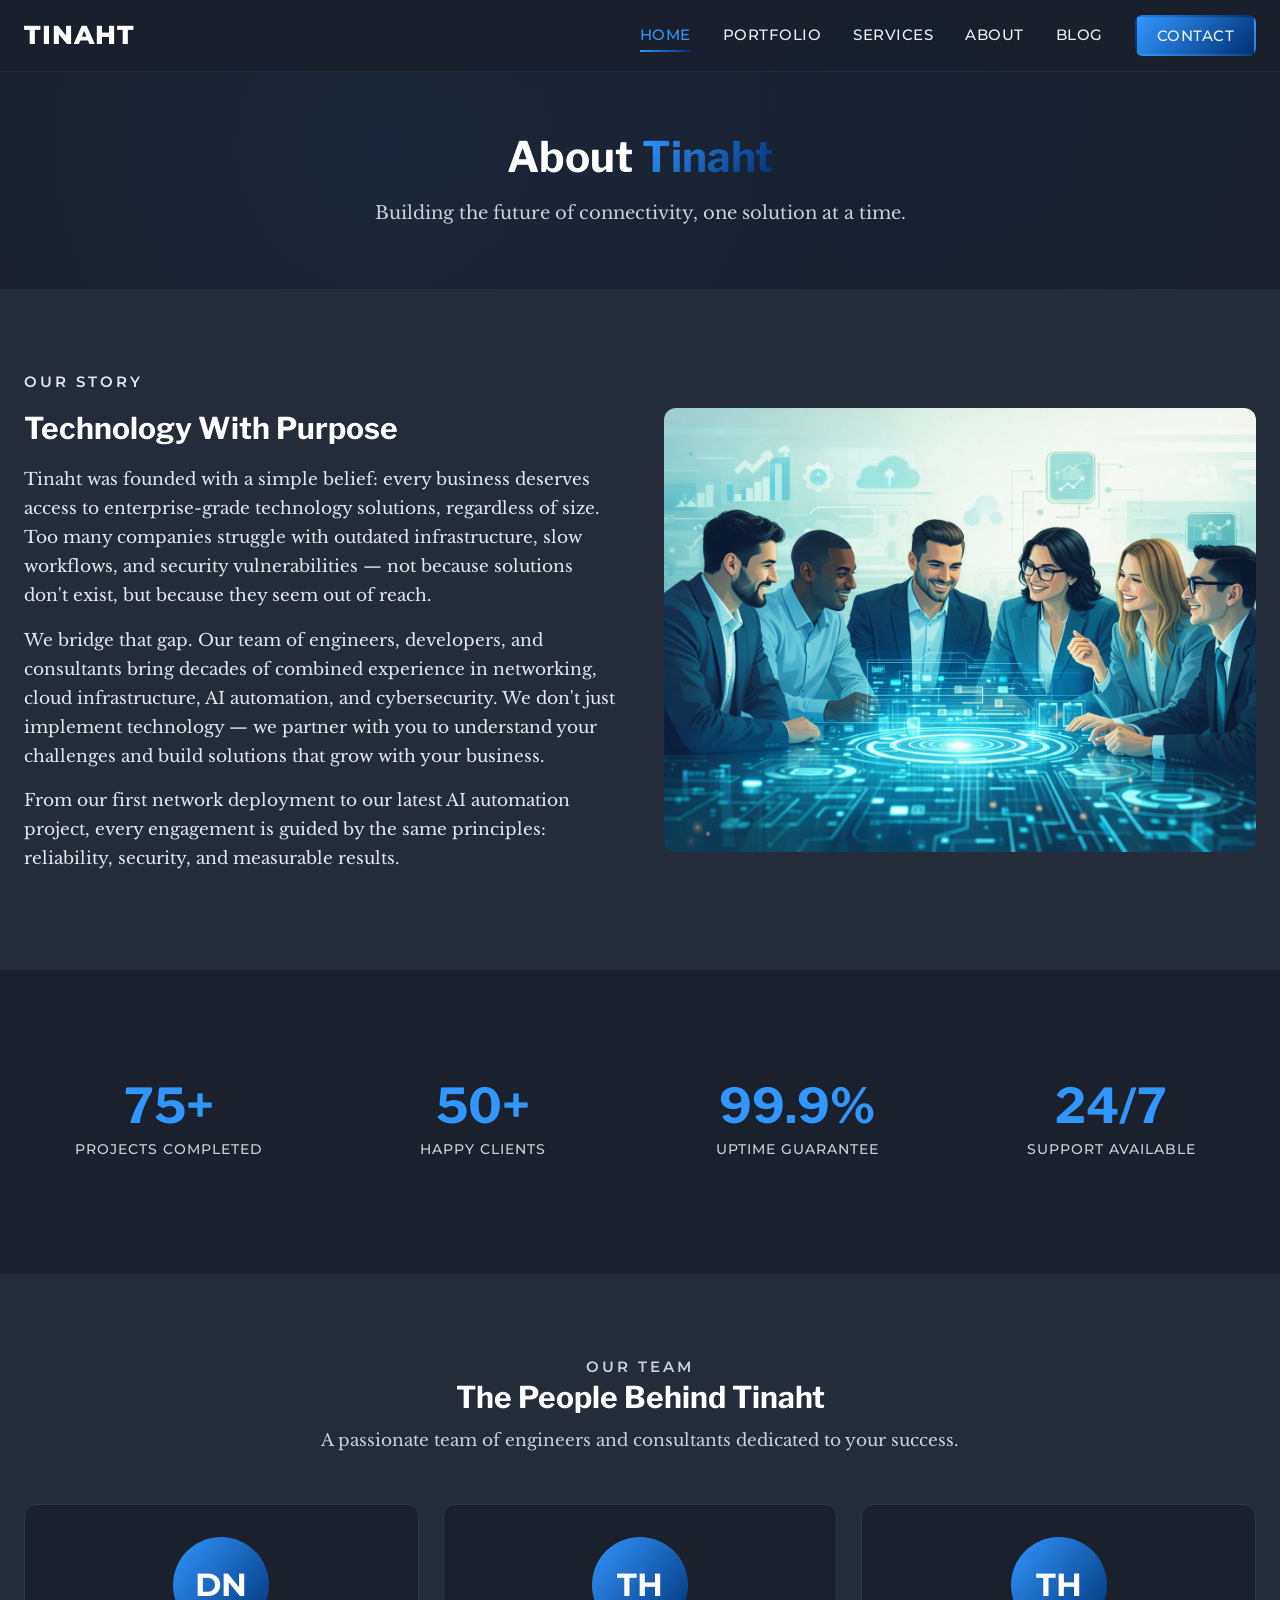
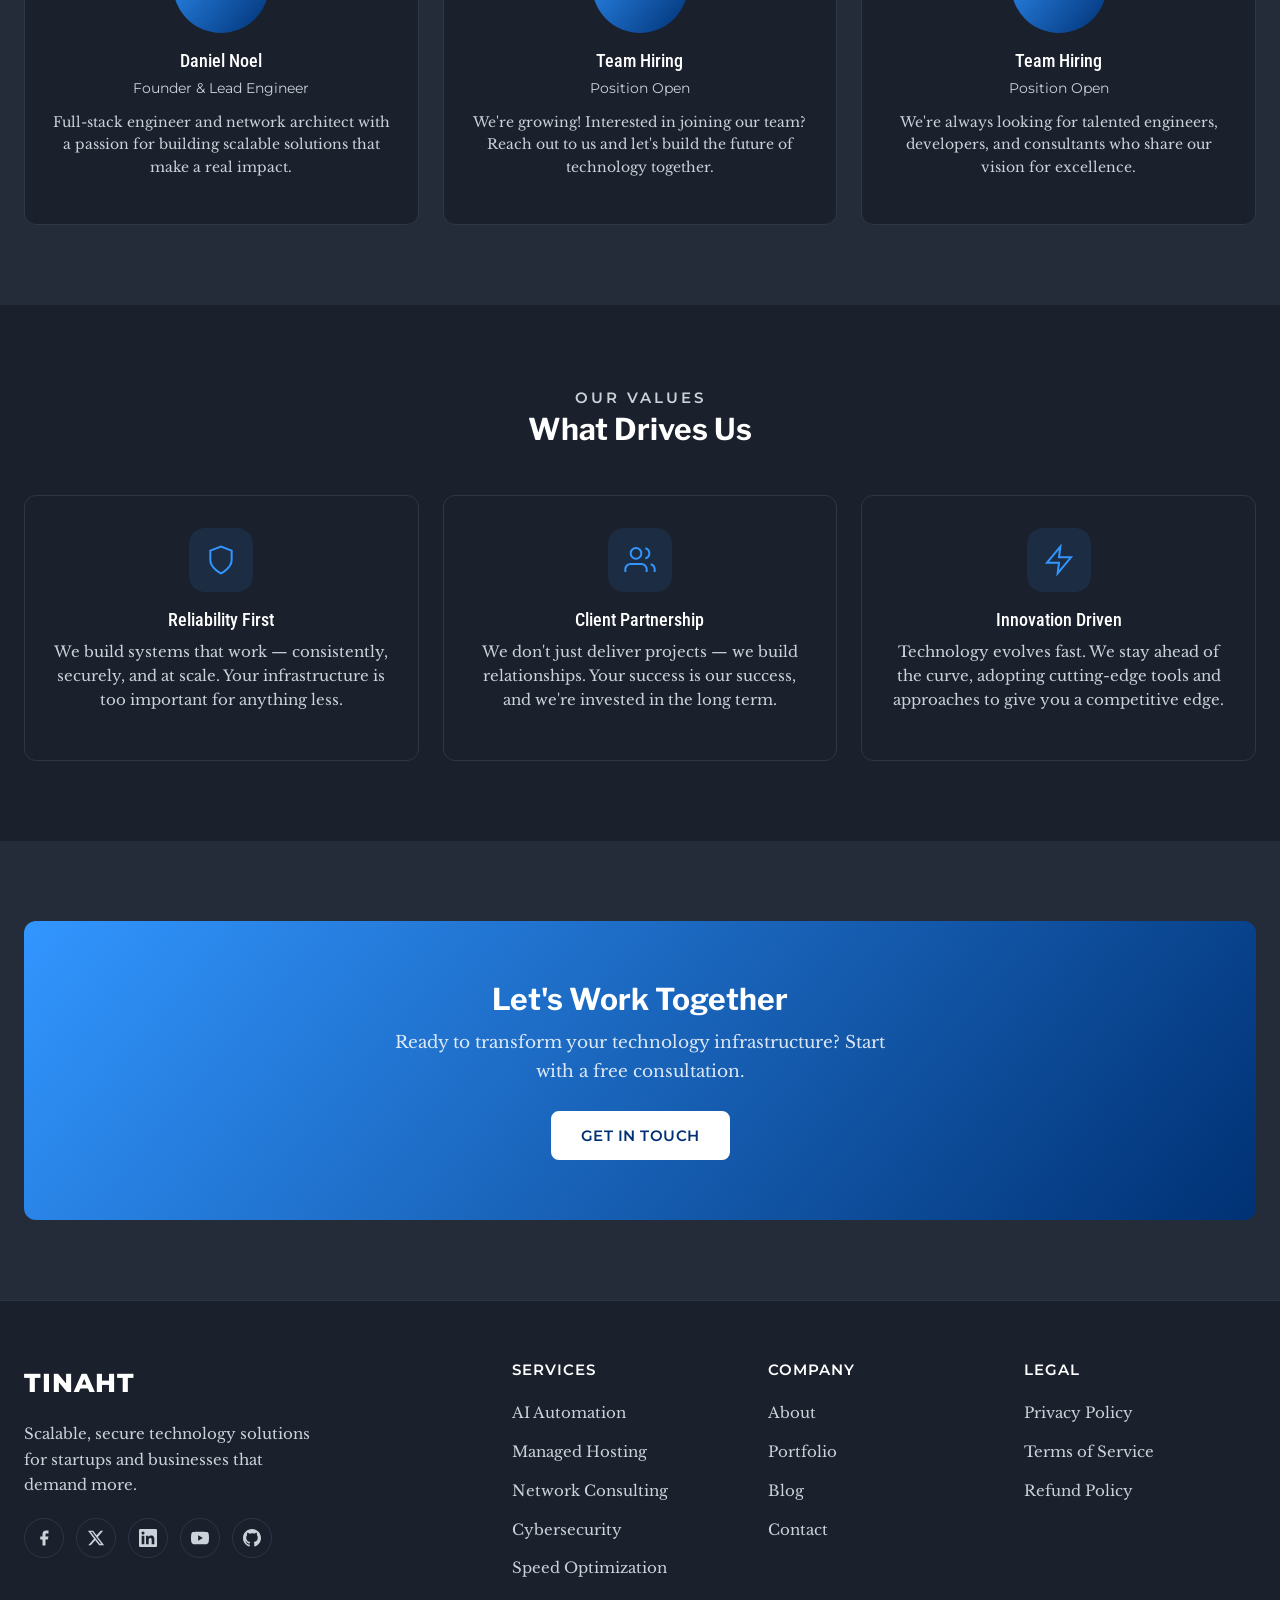
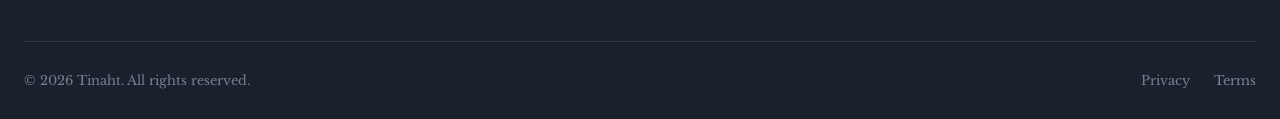
==== commit ad0e9e55: "Use correct tech-solution.png for About page story section Co-Authored-By: Claude Opus 4.6 <noreply@" ====
--- a/about/index.html
+++ b/about/index.html
@@ -53,7 +53,7 @@
             <p>From our first network deployment to our latest AI automation project, every engagement is guided by the same principles: reliability, security, and measurable results.</p>
           </div>
           <div data-animate="fade-left">
-            <img src="../assets/images/tech-solutions-team.jpg" alt="Tinaht team collaborating around holographic technology interface" loading="lazy" style="width:100%;aspect-ratio:4/3;min-height:350px;object-fit:cover;border-radius:var(--card-radius);">
+            <img src="../assets/images/tech-solution.png" alt="Tinaht diverse team collaborating around holographic technology interface" loading="lazy" style="width:100%;aspect-ratio:4/3;min-height:350px;object-fit:cover;border-radius:var(--card-radius);">
           </div>
         </div>
       </div>
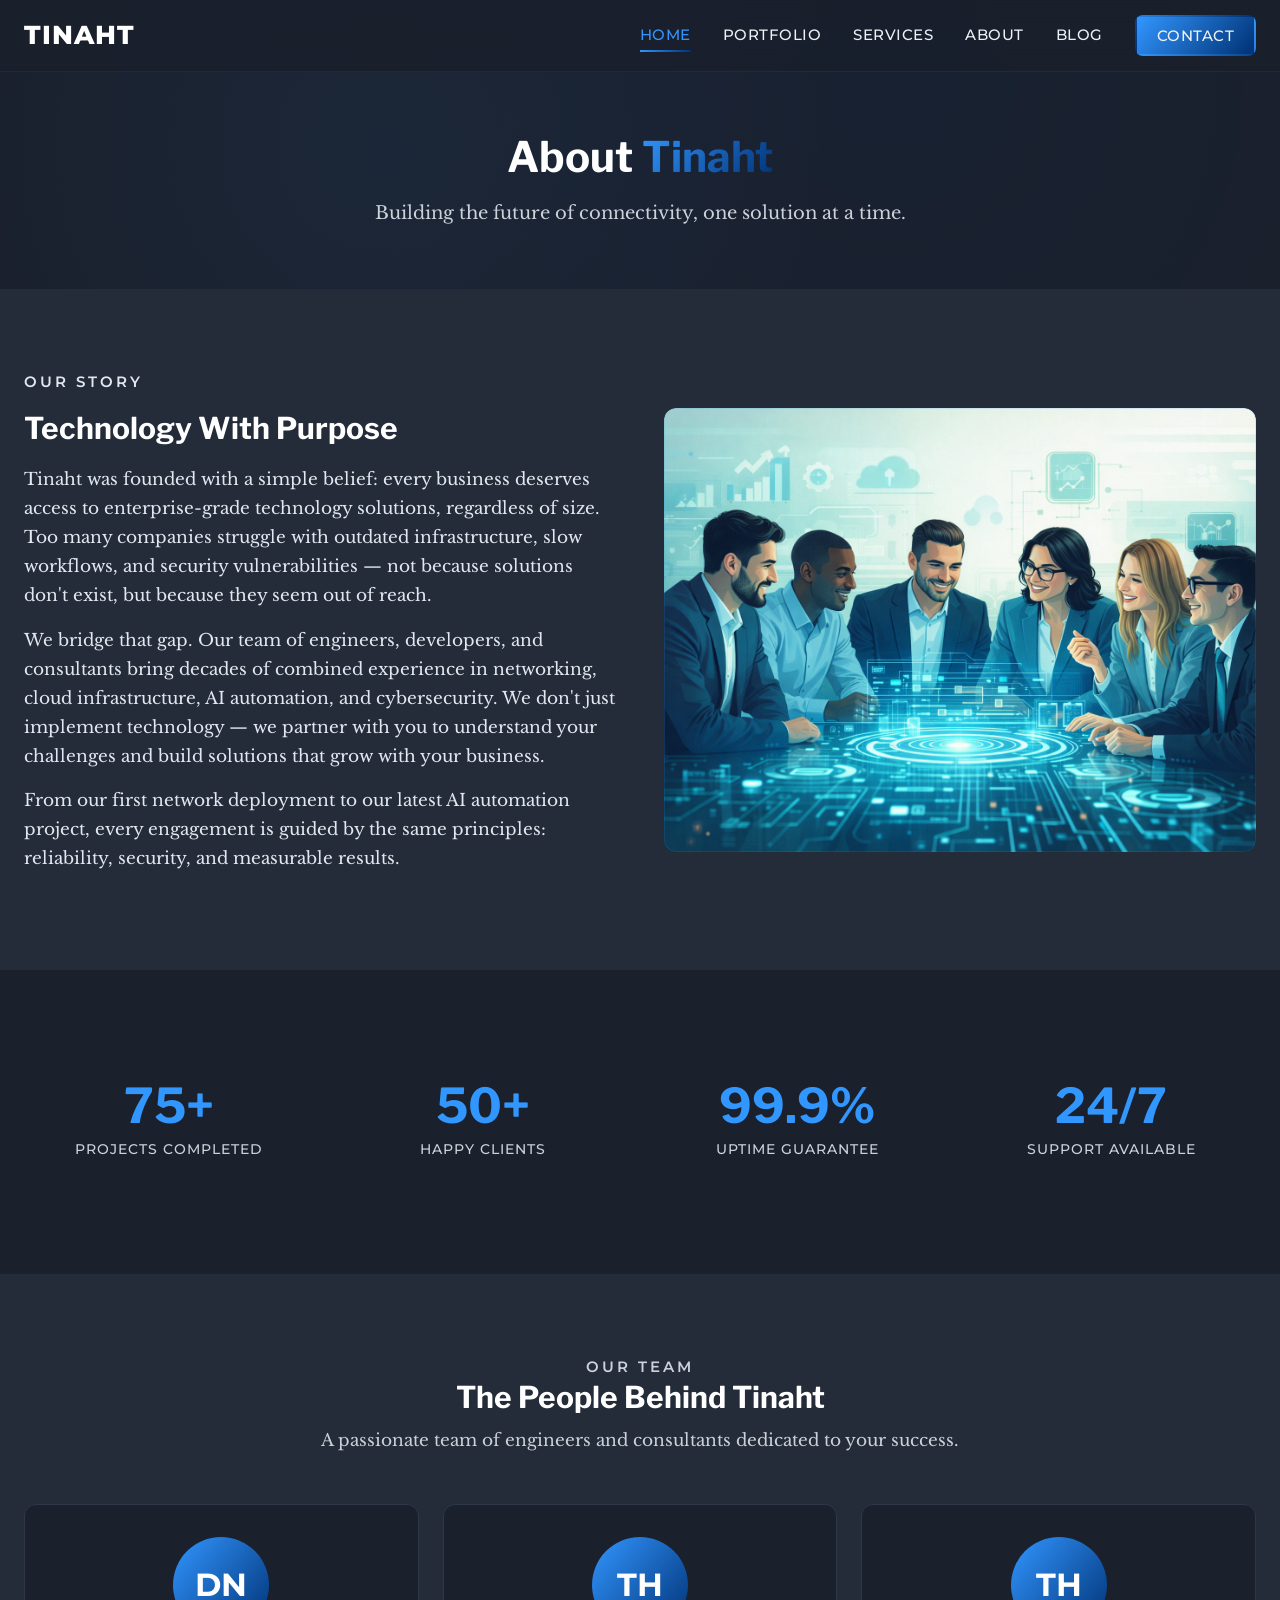
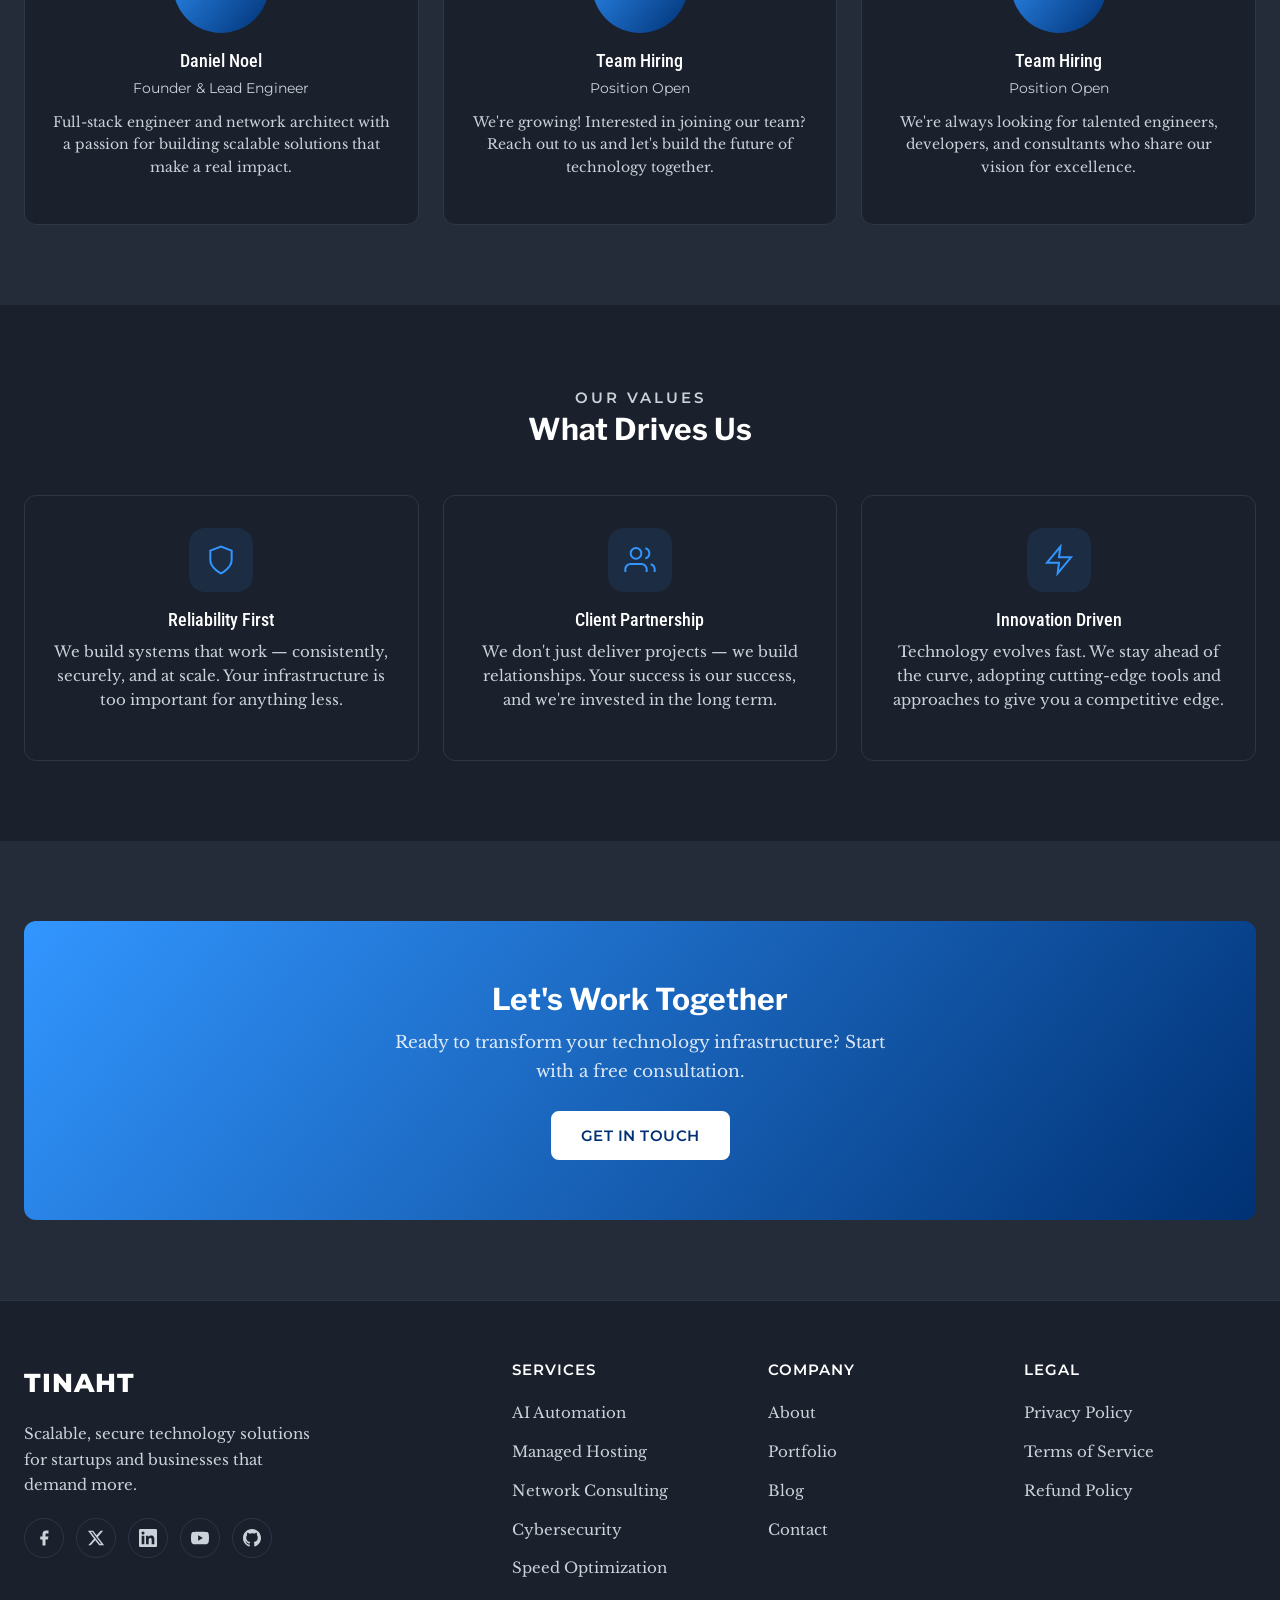
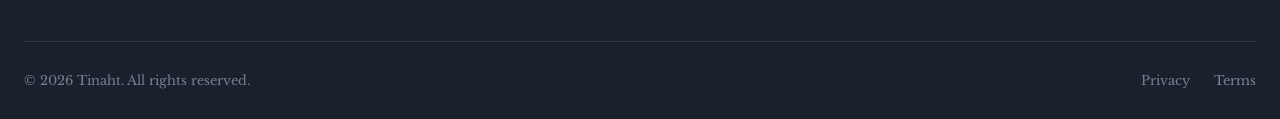
==== commit 577245fe: "Add real images and CSS effects to About page - Hero section: Unsplash space/network background with" ====
--- a/about/index.html
+++ b/about/index.html
@@ -33,9 +33,9 @@
   <main id="main-content">
 
     <!-- PAGE HERO -->
-    <section class="page-hero">
+    <section class="page-hero page-hero--about">
+      <div class="page-hero__bg-image" style="background-image:url('https://images.unsplash.com/photo-1451187580459-43490279c0fa?auto=format&fit=crop&w=1920&q=80');"></div>
       <div class="container">
-
         <h1>About <span class="text-gradient">Tinaht</span></h1>
         <p>Building the future of connectivity, one solution at a time.</p>
       </div>
@@ -52,8 +52,8 @@
             <p>We bridge that gap. Our team of engineers, developers, and consultants bring decades of combined experience in networking, cloud infrastructure, AI automation, and cybersecurity. We don't just implement technology — we partner with you to understand your challenges and build solutions that grow with your business.</p>
             <p>From our first network deployment to our latest AI automation project, every engagement is guided by the same principles: reliability, security, and measurable results.</p>
           </div>
-          <div data-animate="fade-left">
-            <img src="../assets/images/tech-solution.png" alt="Tinaht diverse team collaborating around holographic technology interface" loading="lazy" style="width:100%;aspect-ratio:4/3;min-height:350px;object-fit:cover;border-radius:var(--card-radius);">
+          <div class="about-story__image" data-animate="fade-left">
+            <img src="../assets/images/tech-solution.png" alt="Tinaht diverse team collaborating around holographic technology interface" loading="lazy">
           </div>
         </div>
       </div>
@@ -150,7 +150,8 @@
     <!-- CTA -->
     <section class="section">
       <div class="container">
-        <div class="cta-banner" data-animate="fade-up">
+        <div class="cta-banner cta-banner--image" data-animate="fade-up">
+          <div class="cta-banner__bg" style="background-image:url('https://images.unsplash.com/photo-1519389950473-47ba0277781c?auto=format&fit=crop&w=1400&q=80');"></div>
           <h2>Let's Work Together</h2>
           <p>Ready to transform your technology infrastructure? Start with a free consultation.</p>
           <a href="../contact" class="btn">Get in Touch</a>
--- a/css/pages.css
+++ b/css/pages.css
@@ -290,6 +290,116 @@
 /* ------------------------------------------------------------
    ABOUT PAGE
    ------------------------------------------------------------ */
+
+/* About Hero with background image */
+.page-hero--about {
+  position: relative;
+  overflow: hidden;
+}
+
+.page-hero__bg-image {
+  position: absolute;
+  inset: 0;
+  background-size: cover;
+  background-position: center;
+  opacity: 0.15;
+  z-index: 0;
+  transition: transform 8s ease;
+}
+
+.page-hero--about:hover .page-hero__bg-image {
+  transform: scale(1.05);
+}
+
+/* Story Image */
+.about-story__image {
+  border-radius: var(--card-radius);
+  overflow: hidden;
+  position: relative;
+}
+
+.about-story__image img {
+  width: 100%;
+  aspect-ratio: 4 / 3;
+  min-height: 350px;
+  object-fit: cover;
+  border-radius: var(--card-radius);
+  transition: transform 0.6s ease;
+}
+
+.about-story__image:hover img {
+  transform: scale(1.04);
+}
+
+.about-story__image::after {
+  content: '';
+  position: absolute;
+  inset: 0;
+  border-radius: var(--card-radius);
+  box-shadow: inset 0 0 0 1px rgba(50, 150, 255, 0.15);
+  pointer-events: none;
+}
+
+/* CTA Banner with background image */
+.cta-banner--image {
+  position: relative;
+  overflow: hidden;
+}
+
+.cta-banner__bg {
+  position: absolute;
+  inset: 0;
+  background-size: cover;
+  background-position: center;
+  opacity: 0.12;
+  z-index: 0;
+  transition: transform 6s ease;
+}
+
+.cta-banner--image:hover .cta-banner__bg {
+  transform: scale(1.06);
+}
+
+.cta-banner--image h2,
+.cta-banner--image p,
+.cta-banner--image .btn {
+  position: relative;
+  z-index: 1;
+}
+
+/* Team card avatar hover glow */
+.team-card__avatar {
+  transition: box-shadow 0.4s ease, transform 0.4s ease;
+}
+
+.team-card:hover .team-card__avatar {
+  box-shadow: 0 0 20px rgba(50, 150, 255, 0.4);
+  transform: scale(1.05);
+}
+
+/* Value cards hover icon glow */
+.grid-3 .card .service-card__icon {
+  transition: box-shadow 0.4s ease, transform 0.4s ease;
+}
+
+.grid-3 .card:hover .service-card__icon {
+  box-shadow: 0 0 16px rgba(50, 150, 255, 0.3);
+  transform: scale(1.1);
+}
+
+/* Stat number counter hover effect */
+.stat-item {
+  transition: transform 0.3s ease;
+}
+
+.stat-item:hover {
+  transform: translateY(-4px);
+}
+
+.stat-item:hover .stat-number {
+  text-shadow: 0 0 20px rgba(50, 150, 255, 0.4);
+}
+
 .about-story {
   display: grid;
   grid-template-columns: 1fr 1fr;
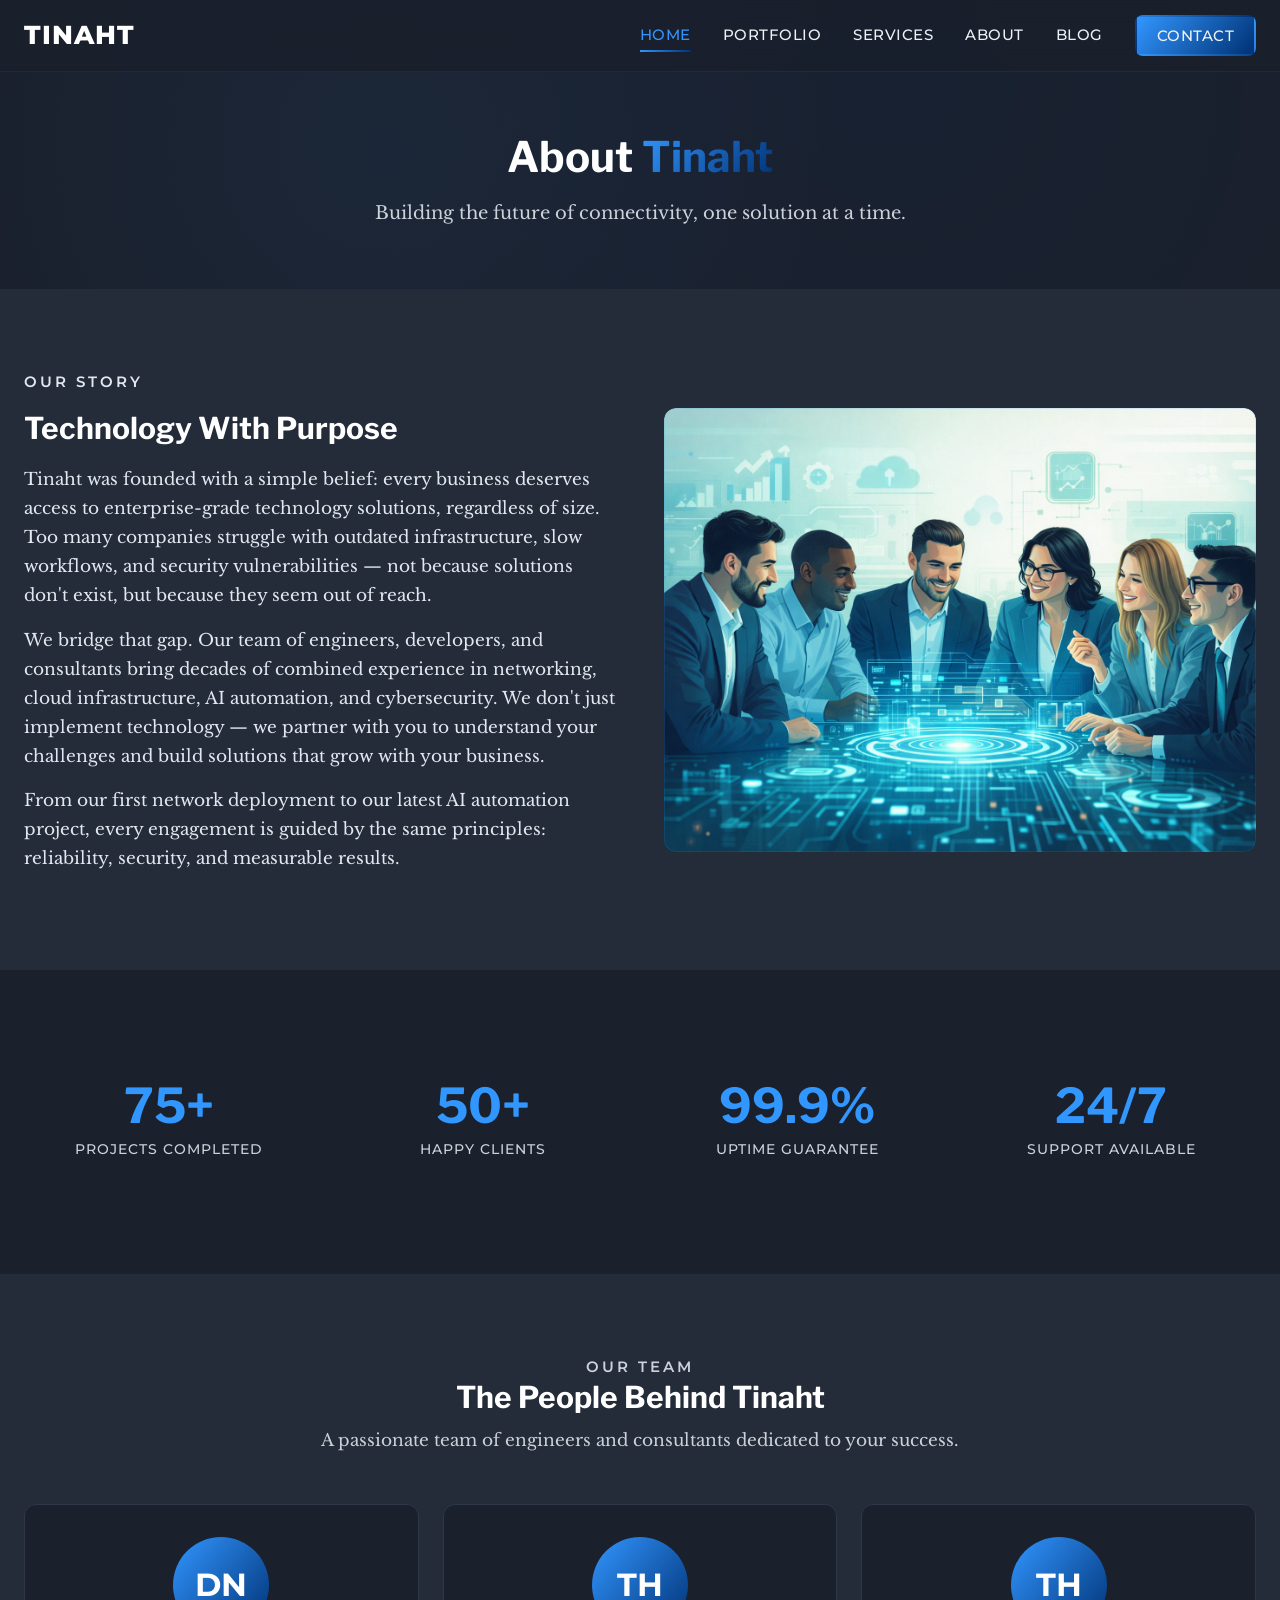
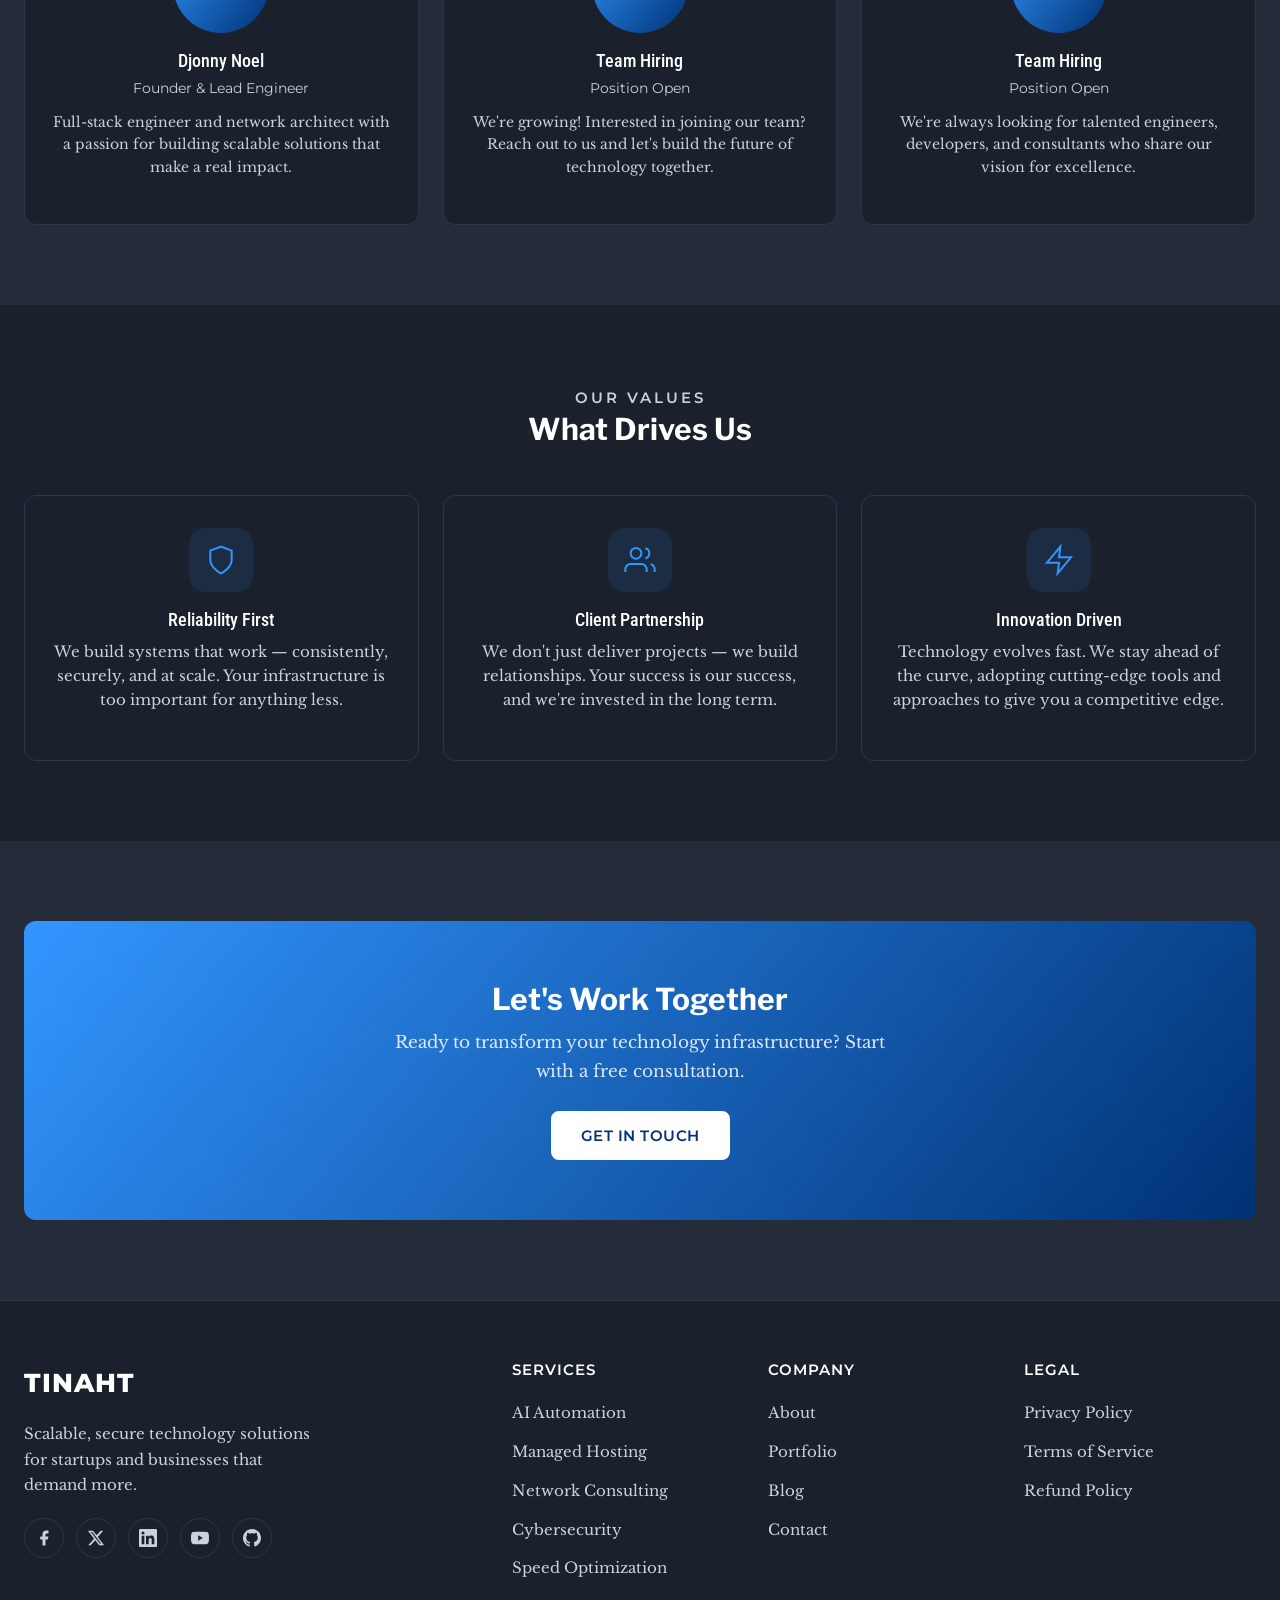
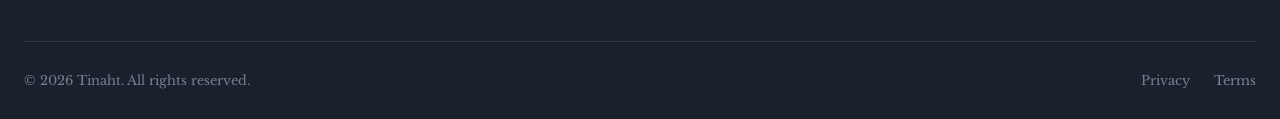
==== commit e69a42af: "Rename founder to Djonny Noel on About page Co-Authored-By: Claude Opus 4.6 <noreply@anthropic.com>" ====
--- a/about/index.html
+++ b/about/index.html
@@ -94,7 +94,7 @@
         <div class="team-grid" data-animate="fade-up">
           <div class="team-card">
             <div class="team-card__avatar">DN</div>
-            <h3>Daniel Noel</h3>
+            <h3>Djonny Noel</h3>
             <p class="team-card__role">Founder & Lead Engineer</p>
             <p>Full-stack engineer and network architect with a passion for building scalable solutions that make a real impact.</p>
           </div>
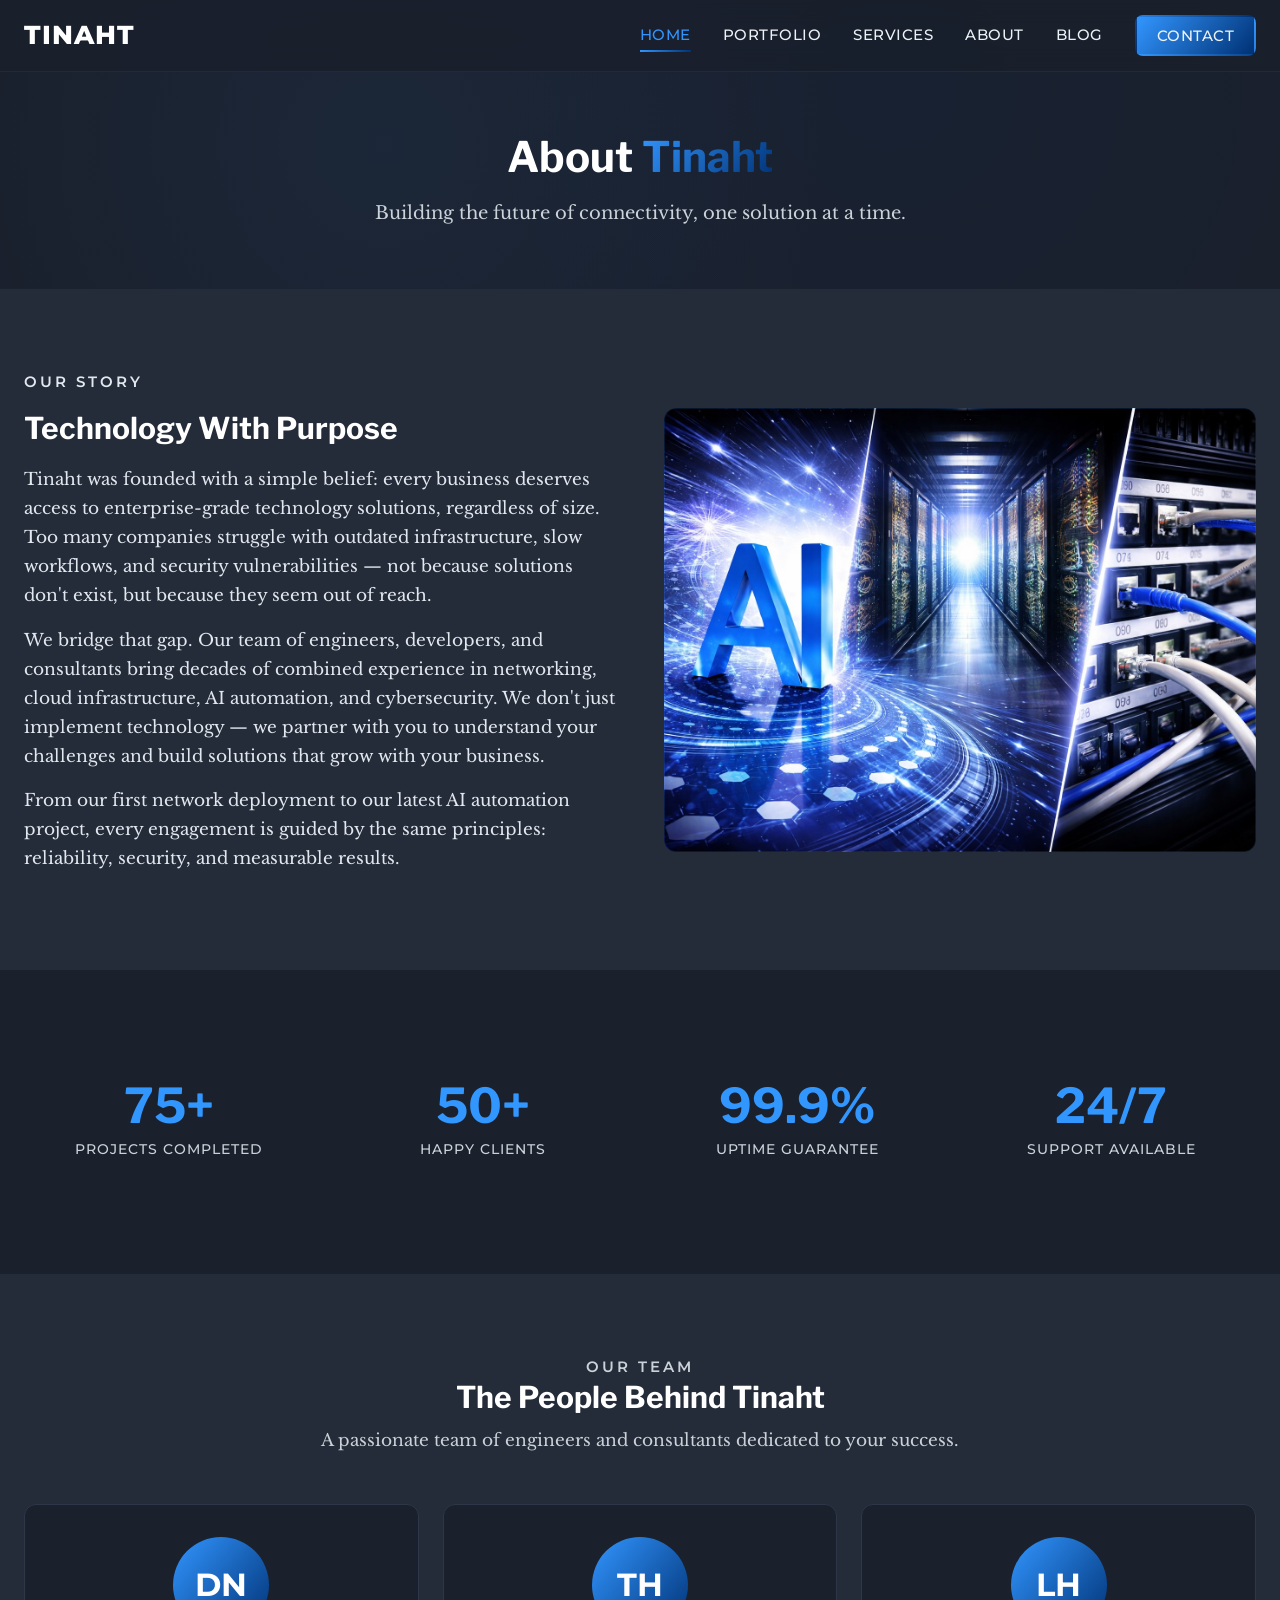
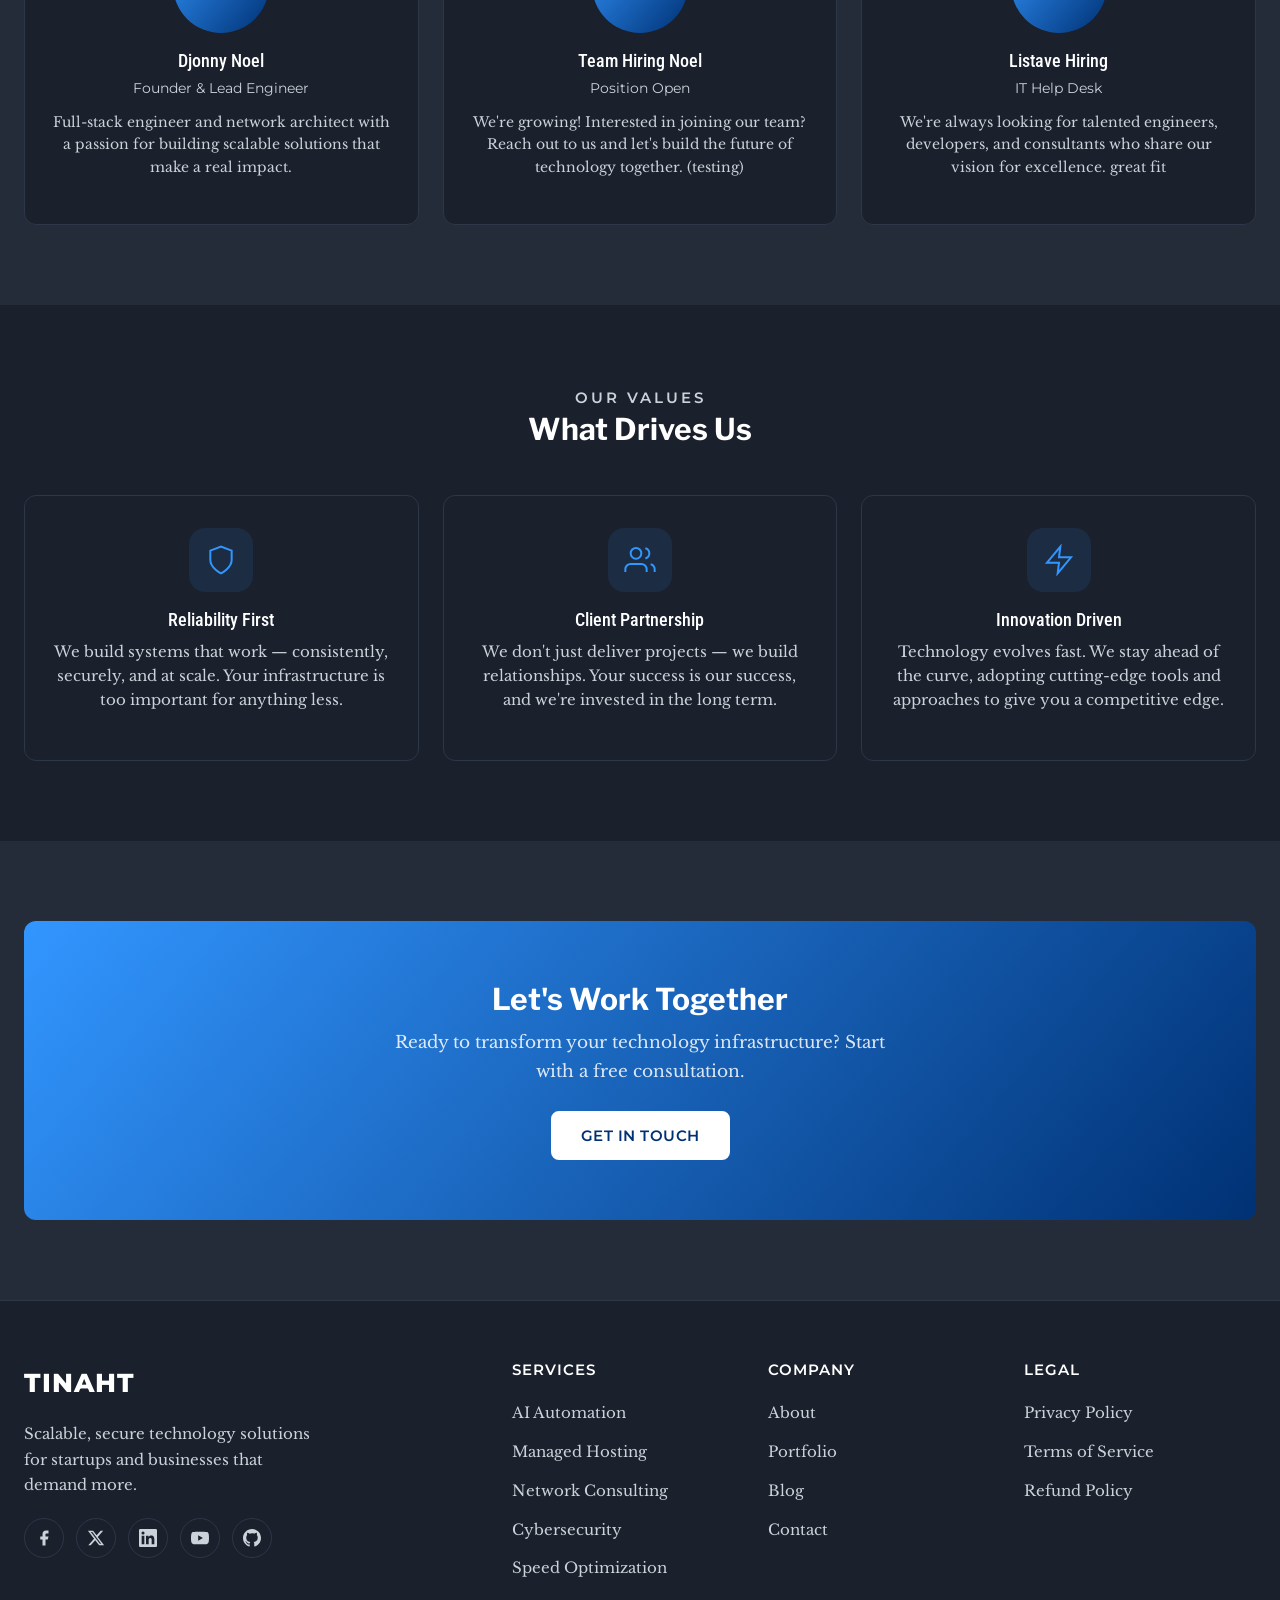
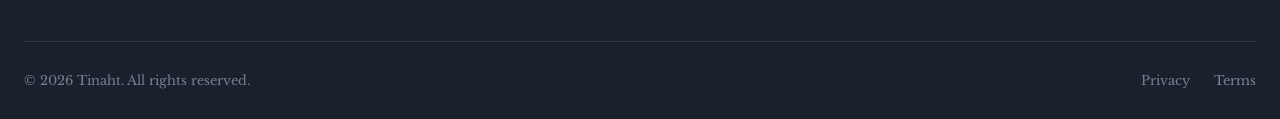
==== commit dcd0cf18: "Replace hero image with front-page.jpeg Co-Authored-By: Claude Opus 4.6 <noreply@anthropic.com>" ====
--- a/about/index.html
+++ b/about/index.html
@@ -53,7 +53,7 @@
             <p>From our first network deployment to our latest AI automation project, every engagement is guided by the same principles: reliability, security, and measurable results.</p>
           </div>
           <div class="about-story__image" data-animate="fade-left">
-            <img src="../assets/images/tech-solution.png" alt="Tinaht diverse team collaborating around holographic technology interface" loading="lazy">
+            <img src="../assets/front-page.jpeg" alt="AI technology, server infrastructure and network connectivity" loading="lazy">
           </div>
         </div>
       </div>
@@ -172,6 +172,8 @@
       <div class="footer-bottom"><p>&copy; 2026 Tinaht. All rights reserved.</p><ul class="footer-bottom-links"><li><a href="../privacy">Privacy</a></li><li><a href="../terms">Terms</a></li></ul></div>
     </div>
   </footer>
-  <script src="../js/main.js"></script>
+  <script src="../js/data-manager.js?v=3"></script>
+  <script src="../js/team-render.js?v=3"></script>
+  <script src="../js/main.js?v=3"></script>
 </body>
 </html>
--- a/css/pages.css
+++ b/css/pages.css
@@ -590,7 +590,7 @@
 /* Map placeholder */
 .map-placeholder {
   width: 100%;
-  height: 200px;
+  height: 320px;
   border-radius: var(--card-radius);
   overflow: hidden;
 }
@@ -638,6 +638,72 @@
 
 .blog-featured__image {
   aspect-ratio: 16 / 10;
+  position: relative;
+  overflow: hidden;
+}
+
+.blog-featured__image img {
+  width: 100%;
+  height: 100%;
+  object-fit: cover;
+  transition: transform 0.6s ease;
+}
+
+.blog-featured:hover .blog-featured__image img {
+  transform: scale(1.06);
+}
+
+.blog-featured__image-overlay {
+  position: absolute;
+  inset: 0;
+  background: linear-gradient(135deg, rgba(50, 150, 255, 0.15) 0%, transparent 60%);
+  opacity: 0;
+  transition: opacity 0.4s ease;
+  z-index: 1;
+}
+
+.blog-featured:hover .blog-featured__image-overlay {
+  opacity: 1;
+}
+
+/* Blog card image styles */
+.blog-card .card__image {
+  position: relative;
+  overflow: hidden;
+}
+
+.blog-card .card__image img {
+  width: 100%;
+  height: 100%;
+  aspect-ratio: 16 / 9;
+  object-fit: cover;
+  transition: transform 0.5s ease;
+}
+
+.blog-card:hover .card__image img {
+  transform: scale(1.08);
+}
+
+.blog-card .card__image-overlay {
+  position: absolute;
+  inset: 0;
+  background: linear-gradient(to top, rgba(26, 32, 44, 0.6) 0%, transparent 50%);
+  opacity: 0;
+  transition: opacity 0.4s ease;
+  z-index: 1;
+}
+
+.blog-card:hover .card__image-overlay {
+  opacity: 1;
+}
+
+.blog-card {
+  transition: transform var(--transition-speed), box-shadow var(--transition-speed);
+}
+
+.blog-card:hover {
+  transform: translateY(-4px);
+  box-shadow: 0 12px 40px rgba(0, 0, 0, 0.4);
 }
 
 .blog-featured__content {
@@ -832,6 +898,122 @@
   height: 8px;
   border-radius: 50%;
   background: currentColor;
+}
+
+/* ------------------------------------------------------------
+   LEGAL PAGES (Privacy, Terms, Refund)
+   ------------------------------------------------------------ */
+.legal-content {
+  max-width: 800px;
+  margin: 0 auto;
+}
+
+.legal-updated {
+  font-family: var(--font-nav);
+  font-size: var(--fs-small);
+  color: var(--color-gray-500);
+  margin-bottom: 40px;
+  padding-bottom: 20px;
+  border-bottom: 1px solid var(--color-gray-700);
+}
+
+.legal-content h2 {
+  font-size: 22px;
+  margin-top: 40px;
+  margin-bottom: 16px;
+  padding-top: 24px;
+  border-top: 1px solid var(--color-gray-700);
+}
+
+.legal-content h2:first-of-type {
+  border-top: none;
+  padding-top: 0;
+  margin-top: 0;
+}
+
+.legal-content h3 {
+  font-family: var(--font-h3);
+  font-size: 17px;
+  font-weight: 500;
+  color: var(--color-gray-200);
+  margin-top: 24px;
+  margin-bottom: 12px;
+}
+
+.legal-content p {
+  color: var(--color-gray-300);
+  font-size: 15px;
+  line-height: 1.8;
+  margin-bottom: 16px;
+}
+
+.legal-content ul,
+.legal-content ol {
+  margin-bottom: 20px;
+  padding-left: 0;
+}
+
+.legal-content li {
+  color: var(--color-gray-300);
+  font-size: 15px;
+  line-height: 1.7;
+  padding: 6px 0 6px 24px;
+  position: relative;
+}
+
+.legal-content ul li::before {
+  content: '';
+  position: absolute;
+  left: 0;
+  top: 14px;
+  width: 6px;
+  height: 6px;
+  border-radius: 50%;
+  background: var(--color-primary);
+}
+
+.legal-content ol {
+  counter-reset: legal-counter;
+}
+
+.legal-content ol li {
+  counter-increment: legal-counter;
+}
+
+.legal-content ol li::before {
+  content: counter(legal-counter) '.';
+  position: absolute;
+  left: 0;
+  top: 6px;
+  font-family: var(--font-nav);
+  font-weight: 600;
+  font-size: 14px;
+  color: var(--color-primary);
+}
+
+.legal-content li strong {
+  color: var(--color-gray-200);
+}
+
+.legal-content a {
+  color: var(--color-primary);
+  transition: color var(--transition-speed);
+}
+
+.legal-content a:hover {
+  color: var(--color-primary-light, #64b5f6);
+}
+
+.legal-contact {
+  margin-top: 12px;
+}
+
+.legal-contact li::before {
+  display: none;
+}
+
+.legal-contact li {
+  padding-left: 0;
 }
 
 /* ------------------------------------------------------------
